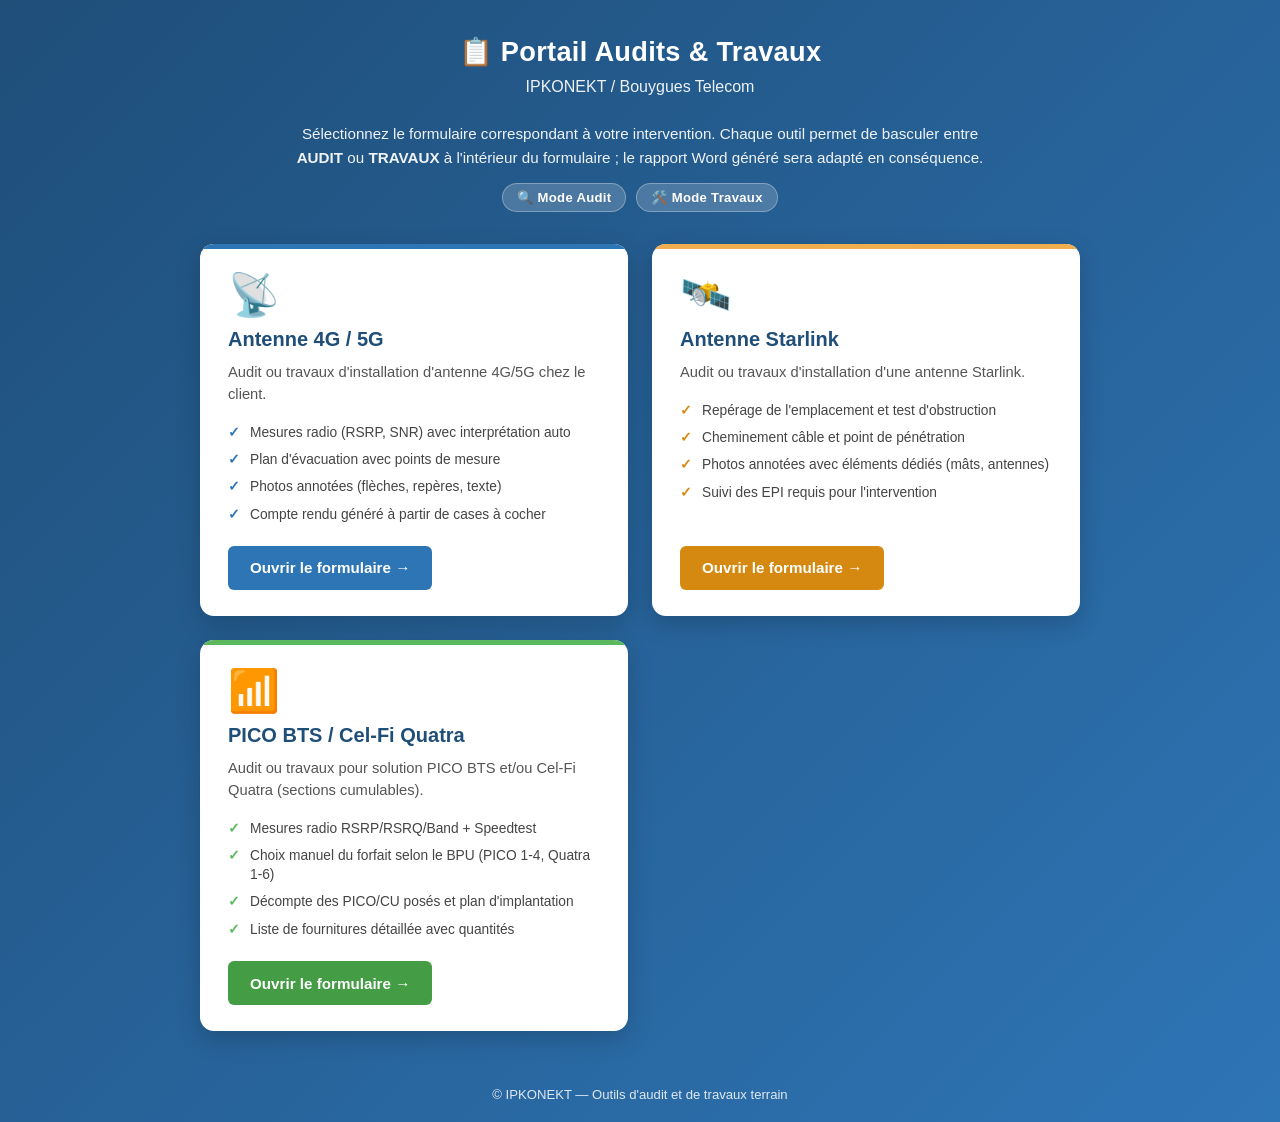
==== index.html @ b1b48199 "Update fmt.Println message from 'Hello' to 'Goodbye'" ====
<!DOCTYPE html>
<html lang="fr">
<head>
    <meta charset="UTF-8">
    <meta name="viewport" content="width=device-width, initial-scale=1.0">
    <meta name="description" content="Portail des outils d'audit et de travaux IPKONEKT — Bouygues Telecom">
    <title>Portail Audits & Travaux — IPKONEKT / Bouygues Telecom</title>
    <style>
        * {
            box-sizing: border-box;
        }
        html {
            -webkit-text-size-adjust: 100%;
            text-size-adjust: 100%;
        }
        body {
            margin: 0;
            min-height: 100vh;
            font-family: 'Segoe UI', Tahoma, sans-serif;
            color: #222;
            background: linear-gradient(135deg, #1f4e79 0%, #2e75b6 100%);
            display: flex;
            flex-direction: column;
            -webkit-tap-highlight-color: rgba(255, 255, 255, 0.2);
        }

        header {
            color: #fff;
            padding: 36px 24px 8px;
            text-align: center;
        }
        header h1 {
            margin: 0 0 10px;
            font-size: 1.7rem;
            letter-spacing: 0.3px;
        }
        header .subtitle {
            margin: 0;
            font-size: 1rem;
            opacity: 0.92;
        }

        .intro {
            color: #fff;
            text-align: center;
            padding: 18px 28px 8px;
            max-width: 760px;
            margin: 0 auto;
        }
        .intro p {
            margin: 0;
            font-size: 0.95rem;
            line-height: 1.55;
            opacity: 0.93;
        }
        .badges {
            display: inline-flex;
            gap: 10px;
            margin-top: 14px;
            flex-wrap: wrap;
            justify-content: center;
        }
        .badge {
            background: rgba(255,255,255,0.18);
            color: #fff;
            padding: 6px 14px;
            border-radius: 20px;
            font-size: 0.82rem;
            font-weight: 600;
            border: 1px solid rgba(255,255,255,0.3);
            letter-spacing: 0.3px;
        }
        .badge .icon {
            margin-right: 4px;
        }

        main {
            flex: 1;
            display: flex;
            align-items: center;
            justify-content: center;
            padding: 24px 20px 40px;
        }

        .cards {
            display: grid;
            grid-template-columns: repeat(auto-fit, minmax(290px, 1fr));
            gap: 24px;
            width: 100%;
            max-width: 880px;
        }

        .card {
            display: flex;
            flex-direction: column;
            background: #fff;
            border-radius: 14px;
            padding: 30px 28px 26px;
            text-decoration: none;
            color: inherit;
            box-shadow: 0 8px 24px rgba(0, 0, 0, 0.18);
            transition: transform 0.2s ease, box-shadow 0.2s ease;
            min-height: 280px;
            position: relative;
            overflow: hidden;
            touch-action: manipulation;
        }
        .card::before {
            content: '';
            position: absolute;
            top: 0; left: 0; right: 0;
            height: 5px;
            background: #2e75b6;
        }
        .card.starlink::before {
            background: #f0ad4e;
        }
        .card.pico::before {
            background: #5cb85c;
        }
        .card:hover {
            transform: translateY(-4px);
            box-shadow: 0 14px 32px rgba(0, 0, 0, 0.25);
        }
        .card:active {
            transform: translateY(-1px) scale(0.99);
        }
        .card:focus-visible {
            outline: 3px solid #fff;
            outline-offset: 4px;
        }

        .card-icon {
            font-size: 2.6rem;
            line-height: 1;
            margin-bottom: 12px;
        }
        .card h2 {
            margin: 0 0 10px;
            color: #1f4e79;
            font-size: 1.25rem;
        }
        .card-desc {
            margin: 0 0 14px;
            color: #555;
            font-size: 0.92rem;
            line-height: 1.5;
        }
        .card-features {
            list-style: none;
            padding: 0;
            margin: 0 0 18px;
            flex: 1;
        }
        .card-features li {
            padding: 4px 0 4px 22px;
            font-size: 0.86rem;
            color: #444;
            position: relative;
            line-height: 1.4;
        }
        .card-features li::before {
            content: '✓';
            position: absolute;
            left: 0;
            top: 4px;
            color: #2e75b6;
            font-weight: bold;
        }
        .card.starlink .card-features li::before {
            color: #d68910;
        }
        .card.pico .card-features li::before {
            color: #5cb85c;
        }
        .card-cta {
            align-self: flex-start;
            background: #2e75b6;
            color: #fff;
            padding: 11px 22px;
            border-radius: 6px;
            font-weight: 600;
            font-size: 0.95rem;
            min-height: 44px;
            display: inline-flex;
            align-items: center;
            gap: 8px;
            transition: background 0.15s;
        }
        .card.starlink .card-cta {
            background: #d68910;
        }
        .card.pico .card-cta {
            background: #449d44;
        }
        .card:hover .card-cta {
            background: #1f4e79;
        }
        .card.starlink:hover .card-cta {
            background: #b87708;
        }
        .card.pico:hover .card-cta {
            background: #357935;
        }

        footer {
            text-align: center;
            color: rgba(255, 255, 255, 0.85);
            padding: 16px 20px calc(20px + env(safe-area-inset-bottom, 0px));
            font-size: 0.82rem;
        }

        @media (max-width: 480px) {
            header {
                padding: 26px 18px 6px;
            }
            header h1 {
                font-size: 1.35rem;
            }
            header .subtitle {
                font-size: 0.9rem;
            }
            .intro {
                padding: 14px 18px 4px;
            }
            .intro p {
                font-size: 0.88rem;
            }
            .badge {
                font-size: 0.78rem;
                padding: 5px 12px;
            }
            main {
                padding: 16px 16px 24px;
            }
            .cards {
                gap: 16px;
            }
            .card {
                padding: 24px 22px 22px;
                min-height: auto;
            }
            .card-cta {
                width: 100%;
                justify-content: center;
            }
        }
    </style>
</head>
<body>
    <header>
        <h1>📋 Portail Audits & Travaux</h1>
        <p class="subtitle">IPKONEKT / Bouygues Telecom</p>
    </header>

    <div class="intro">
        <p>Sélectionnez le formulaire correspondant à votre intervention. Chaque outil permet de basculer entre <strong>AUDIT</strong> ou <strong>TRAVAUX</strong> à l'intérieur du formulaire ; le rapport Word généré sera adapté en conséquence.</p>
        <div class="badges">
            <span class="badge"><span class="icon">🔍</span>Mode Audit</span>
            <span class="badge"><span class="icon">🛠️</span>Mode Travaux</span>
        </div>
    </div>

    <main>
        <div class="cards">
            <a class="card" href="4g-5g/" aria-label="Ouvrir le formulaire 4G / 5G">
                <span class="card-icon" aria-hidden="true">📡</span>
                <h2>Antenne 4G / 5G</h2>
                <p class="card-desc">Audit ou travaux d'installation d'antenne 4G/5G chez le client.</p>
                <ul class="card-features">
                    <li>Mesures radio (RSRP, SNR) avec interprétation auto</li>
                    <li>Plan d'évacuation avec points de mesure</li>
                    <li>Photos annotées (flèches, repères, texte)</li>
                    <li>Compte rendu généré à partir de cases à cocher</li>
                </ul>
                <span class="card-cta">Ouvrir le formulaire →</span>
            </a>

            <a class="card starlink" href="starlink/" aria-label="Ouvrir le formulaire Starlink">
                <span class="card-icon" aria-hidden="true">🛰️</span>
                <h2>Antenne Starlink</h2>
                <p class="card-desc">Audit ou travaux d'installation d'une antenne Starlink.</p>
                <ul class="card-features">
                    <li>Repérage de l'emplacement et test d'obstruction</li>
                    <li>Cheminement câble et point de pénétration</li>
                    <li>Photos annotées avec éléments dédiés (mâts, antennes)</li>
                    <li>Suivi des EPI requis pour l'intervention</li>
                </ul>
                <span class="card-cta">Ouvrir le formulaire →</span>
            </a>

            <a class="card pico" href="pico-quatra/" aria-label="Ouvrir le formulaire PICO BTS / Cel-Fi Quatra">
                <span class="card-icon" aria-hidden="true">📶</span>
                <h2>PICO BTS / Cel-Fi Quatra</h2>
                <p class="card-desc">Audit ou travaux pour solution PICO BTS et/ou Cel-Fi Quatra (sections cumulables).</p>
                <ul class="card-features">
                    <li>Mesures radio RSRP/RSRQ/Band + Speedtest</li>
                    <li>Choix manuel du forfait selon le BPU (PICO 1-4, Quatra 1-6)</li>
                    <li>Décompte des PICO/CU posés et plan d'implantation</li>
                    <li>Liste de fournitures détaillée avec quantités</li>
                </ul>
                <span class="card-cta">Ouvrir le formulaire →</span>
            </a>
        </div>
    </main>

    <footer>
        © IPKONEKT — Outils d'audit et de travaux terrain
    </footer>
</body>
</html>
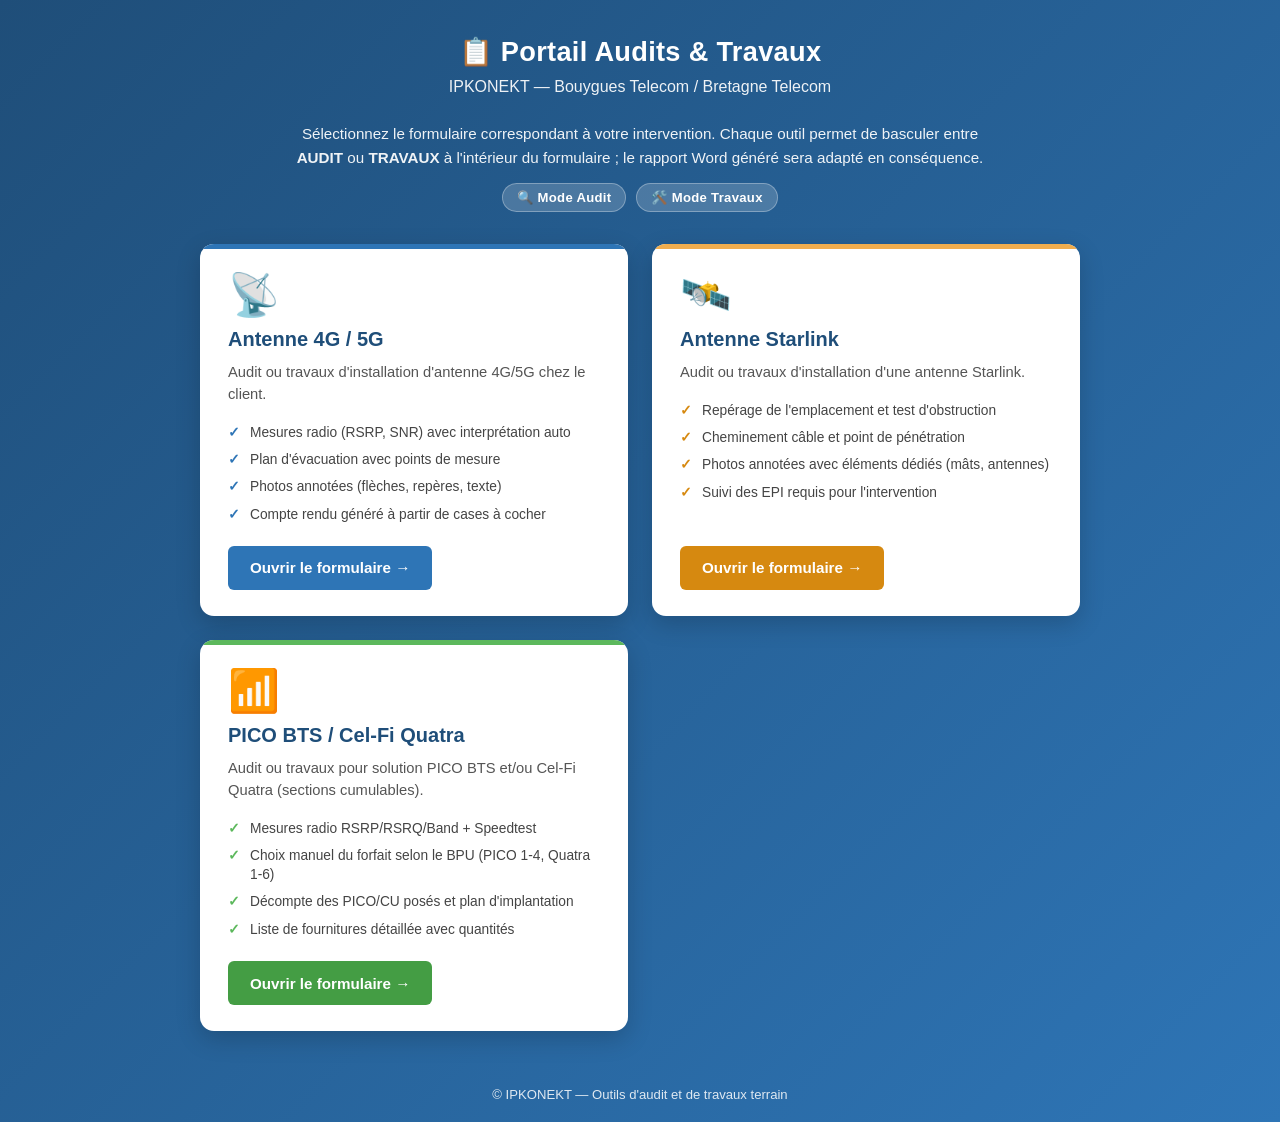
==== commit 2609639b: "Add files via upload" ====
--- a/index.html
+++ b/index.html
@@ -3,8 +3,8 @@
 <head>
     <meta charset="UTF-8">
     <meta name="viewport" content="width=device-width, initial-scale=1.0">
-    <meta name="description" content="Portail des outils d'audit et de travaux IPKONEKT — Bouygues Telecom">
-    <title>Portail Audits & Travaux — IPKONEKT / Bouygues Telecom</title>
+    <meta name="description" content="Portail des outils d'audit et de travaux IPKONEKT — Bouygues Telecom / Bretagne Telecom">
+    <title>Portail Audits & Travaux — IPKONEKT</title>
     <style>
         * {
             box-sizing: border-box;
@@ -250,7 +250,7 @@
 <body>
     <header>
         <h1>📋 Portail Audits & Travaux</h1>
-        <p class="subtitle">IPKONEKT / Bouygues Telecom</p>
+        <p class="subtitle">IPKONEKT — Bouygues Telecom / Bretagne Telecom</p>
     </header>
 
     <div class="intro">
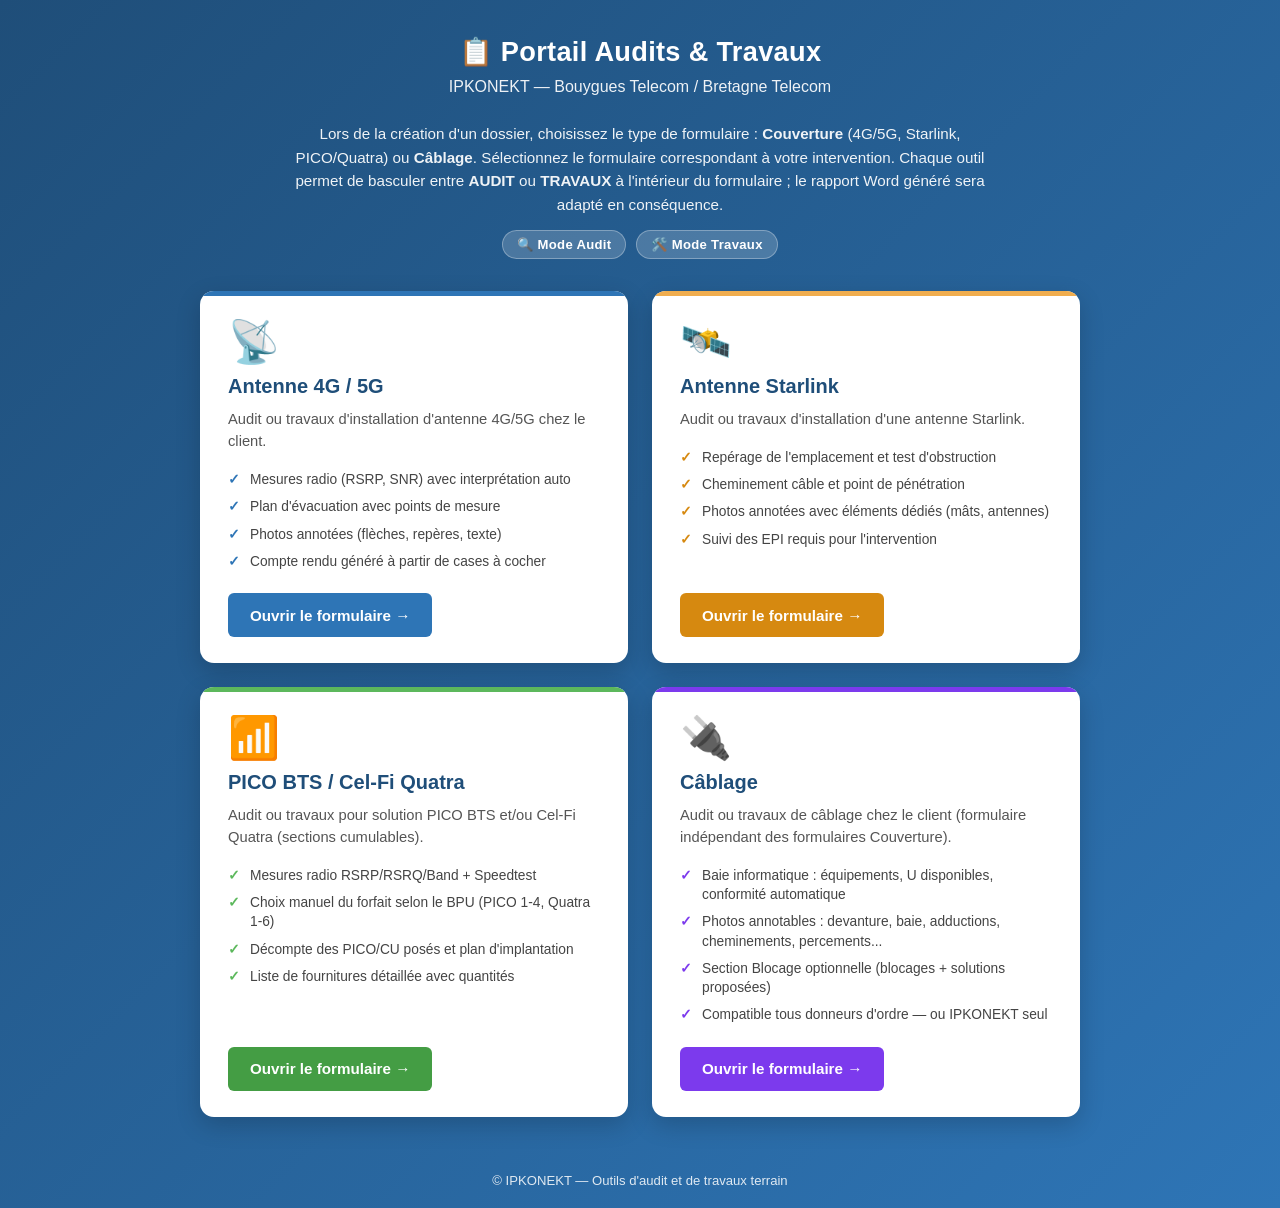
==== commit 04f0b51a: "Add files via upload" ====
--- a/index.html
+++ b/index.html
@@ -118,6 +118,9 @@
         .card.pico::before {
             background: #5cb85c;
         }
+        .card.cablage::before {
+            background: #7c3aed;
+        }
         .card:hover {
             transform: translateY(-4px);
             box-shadow: 0 14px 32px rgba(0, 0, 0, 0.25);
@@ -172,6 +175,9 @@
         }
         .card.pico .card-features li::before {
             color: #5cb85c;
+        }
+        .card.cablage .card-features li::before {
+            color: #7c3aed;
         }
         .card-cta {
             align-self: flex-start;
@@ -193,6 +199,9 @@
         .card.pico .card-cta {
             background: #449d44;
         }
+        .card.cablage .card-cta {
+            background: #7c3aed;
+        }
         .card:hover .card-cta {
             background: #1f4e79;
         }
@@ -201,6 +210,9 @@
         }
         .card.pico:hover .card-cta {
             background: #357935;
+        }
+        .card.cablage:hover .card-cta {
+            background: #5b21b6;
         }
 
         footer {
@@ -254,7 +266,7 @@
     </header>
 
     <div class="intro">
-        <p>Sélectionnez le formulaire correspondant à votre intervention. Chaque outil permet de basculer entre <strong>AUDIT</strong> ou <strong>TRAVAUX</strong> à l'intérieur du formulaire ; le rapport Word généré sera adapté en conséquence.</p>
+        <p>Lors de la création d'un dossier, choisissez le type de formulaire : <strong>Couverture</strong> (4G/5G, Starlink, PICO/Quatra) ou <strong>Câblage</strong>. Sélectionnez le formulaire correspondant à votre intervention. Chaque outil permet de basculer entre <strong>AUDIT</strong> ou <strong>TRAVAUX</strong> à l'intérieur du formulaire ; le rapport Word généré sera adapté en conséquence.</p>
         <div class="badges">
             <span class="badge"><span class="icon">🔍</span>Mode Audit</span>
             <span class="badge"><span class="icon">🛠️</span>Mode Travaux</span>
@@ -301,6 +313,19 @@
                 </ul>
                 <span class="card-cta">Ouvrir le formulaire →</span>
             </a>
+
+            <a class="card cablage" href="cablage/" aria-label="Ouvrir le formulaire Câblage">
+                <span class="card-icon" aria-hidden="true">🔌</span>
+                <h2>Câblage</h2>
+                <p class="card-desc">Audit ou travaux de câblage chez le client (formulaire indépendant des formulaires Couverture).</p>
+                <ul class="card-features">
+                    <li>Baie informatique : équipements, U disponibles, conformité automatique</li>
+                    <li>Photos annotables : devanture, baie, adductions, cheminements, percements...</li>
+                    <li>Section Blocage optionnelle (blocages + solutions proposées)</li>
+                    <li>Compatible tous donneurs d'ordre — ou IPKONEKT seul</li>
+                </ul>
+                <span class="card-cta">Ouvrir le formulaire →</span>
+            </a>
         </div>
     </main>
 
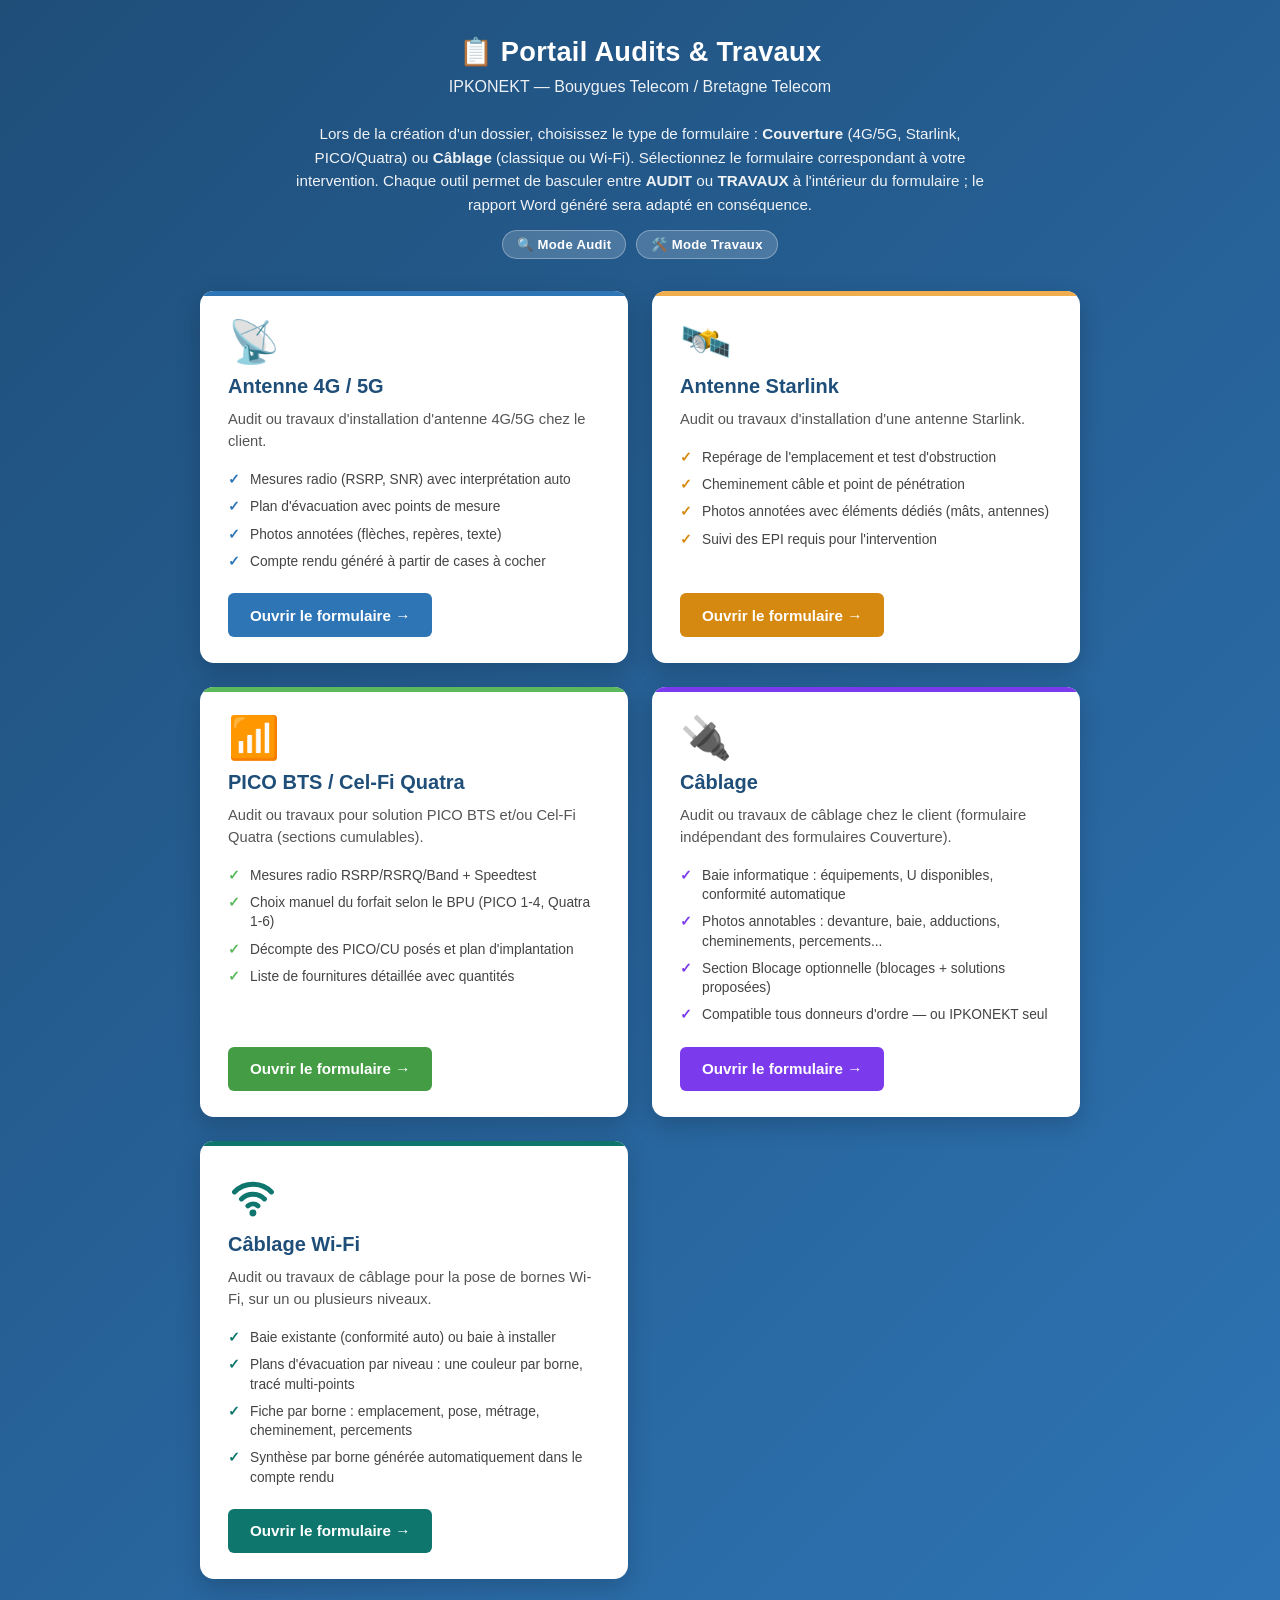
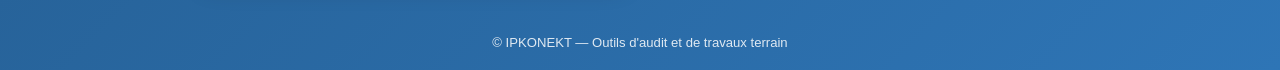
==== commit 20929fa0: "Add files via upload" ====
--- a/index.html
+++ b/index.html
@@ -121,6 +121,9 @@
         .card.cablage::before {
             background: #7c3aed;
         }
+        .card.wifi::before {
+            background: #0f766e;
+        }
         .card:hover {
             transform: translateY(-4px);
             box-shadow: 0 14px 32px rgba(0, 0, 0, 0.25);
@@ -178,6 +181,9 @@
         }
         .card.cablage .card-features li::before {
             color: #7c3aed;
+        }
+        .card.wifi .card-features li::before {
+            color: #0f766e;
         }
         .card-cta {
             align-self: flex-start;
@@ -202,6 +208,9 @@
         .card.cablage .card-cta {
             background: #7c3aed;
         }
+        .card.wifi .card-cta {
+            background: #0f766e;
+        }
         .card:hover .card-cta {
             background: #1f4e79;
         }
@@ -213,6 +222,14 @@
         }
         .card.cablage:hover .card-cta {
             background: #5b21b6;
+        }
+        .card.wifi:hover .card-cta {
+            background: #115e59;
+        }
+        .card-icon svg {
+            width: 1.2em;
+            height: 1.2em;
+            vertical-align: -0.15em;
         }
 
         footer {
@@ -266,7 +283,7 @@
     </header>
 
     <div class="intro">
-        <p>Lors de la création d'un dossier, choisissez le type de formulaire : <strong>Couverture</strong> (4G/5G, Starlink, PICO/Quatra) ou <strong>Câblage</strong>. Sélectionnez le formulaire correspondant à votre intervention. Chaque outil permet de basculer entre <strong>AUDIT</strong> ou <strong>TRAVAUX</strong> à l'intérieur du formulaire ; le rapport Word généré sera adapté en conséquence.</p>
+        <p>Lors de la création d'un dossier, choisissez le type de formulaire : <strong>Couverture</strong> (4G/5G, Starlink, PICO/Quatra) ou <strong>Câblage</strong> (classique ou Wi-Fi). Sélectionnez le formulaire correspondant à votre intervention. Chaque outil permet de basculer entre <strong>AUDIT</strong> ou <strong>TRAVAUX</strong> à l'intérieur du formulaire ; le rapport Word généré sera adapté en conséquence.</p>
         <div class="badges">
             <span class="badge"><span class="icon">🔍</span>Mode Audit</span>
             <span class="badge"><span class="icon">🛠️</span>Mode Travaux</span>
@@ -326,6 +343,19 @@
                 </ul>
                 <span class="card-cta">Ouvrir le formulaire →</span>
             </a>
+
+            <a class="card wifi" href="cablage-wifi/" aria-label="Ouvrir le formulaire Câblage Wi-Fi">
+                <span class="card-icon" aria-hidden="true"><svg viewBox="0 0 100 100"><path d="M13 42 A52 52 0 0 1 87 42" fill="none" stroke="#0f766e" stroke-width="10" stroke-linecap="round"/><path d="M27 56 A33 33 0 0 1 73 56" fill="none" stroke="#0f766e" stroke-width="10" stroke-linecap="round"/><path d="M40 70 A15 15 0 0 1 60 70" fill="none" stroke="#0f766e" stroke-width="10" stroke-linecap="round"/><circle cx="50" cy="84" r="7" fill="#0f766e"/></svg></span>
+                <h2>Câblage Wi-Fi</h2>
+                <p class="card-desc">Audit ou travaux de câblage pour la pose de bornes Wi-Fi, sur un ou plusieurs niveaux.</p>
+                <ul class="card-features">
+                    <li>Baie existante (conformité auto) ou baie à installer</li>
+                    <li>Plans d'évacuation par niveau : une couleur par borne, tracé multi-points</li>
+                    <li>Fiche par borne : emplacement, pose, métrage, cheminement, percements</li>
+                    <li>Synthèse par borne générée automatiquement dans le compte rendu</li>
+                </ul>
+                <span class="card-cta">Ouvrir le formulaire →</span>
+            </a>
         </div>
     </main>
 
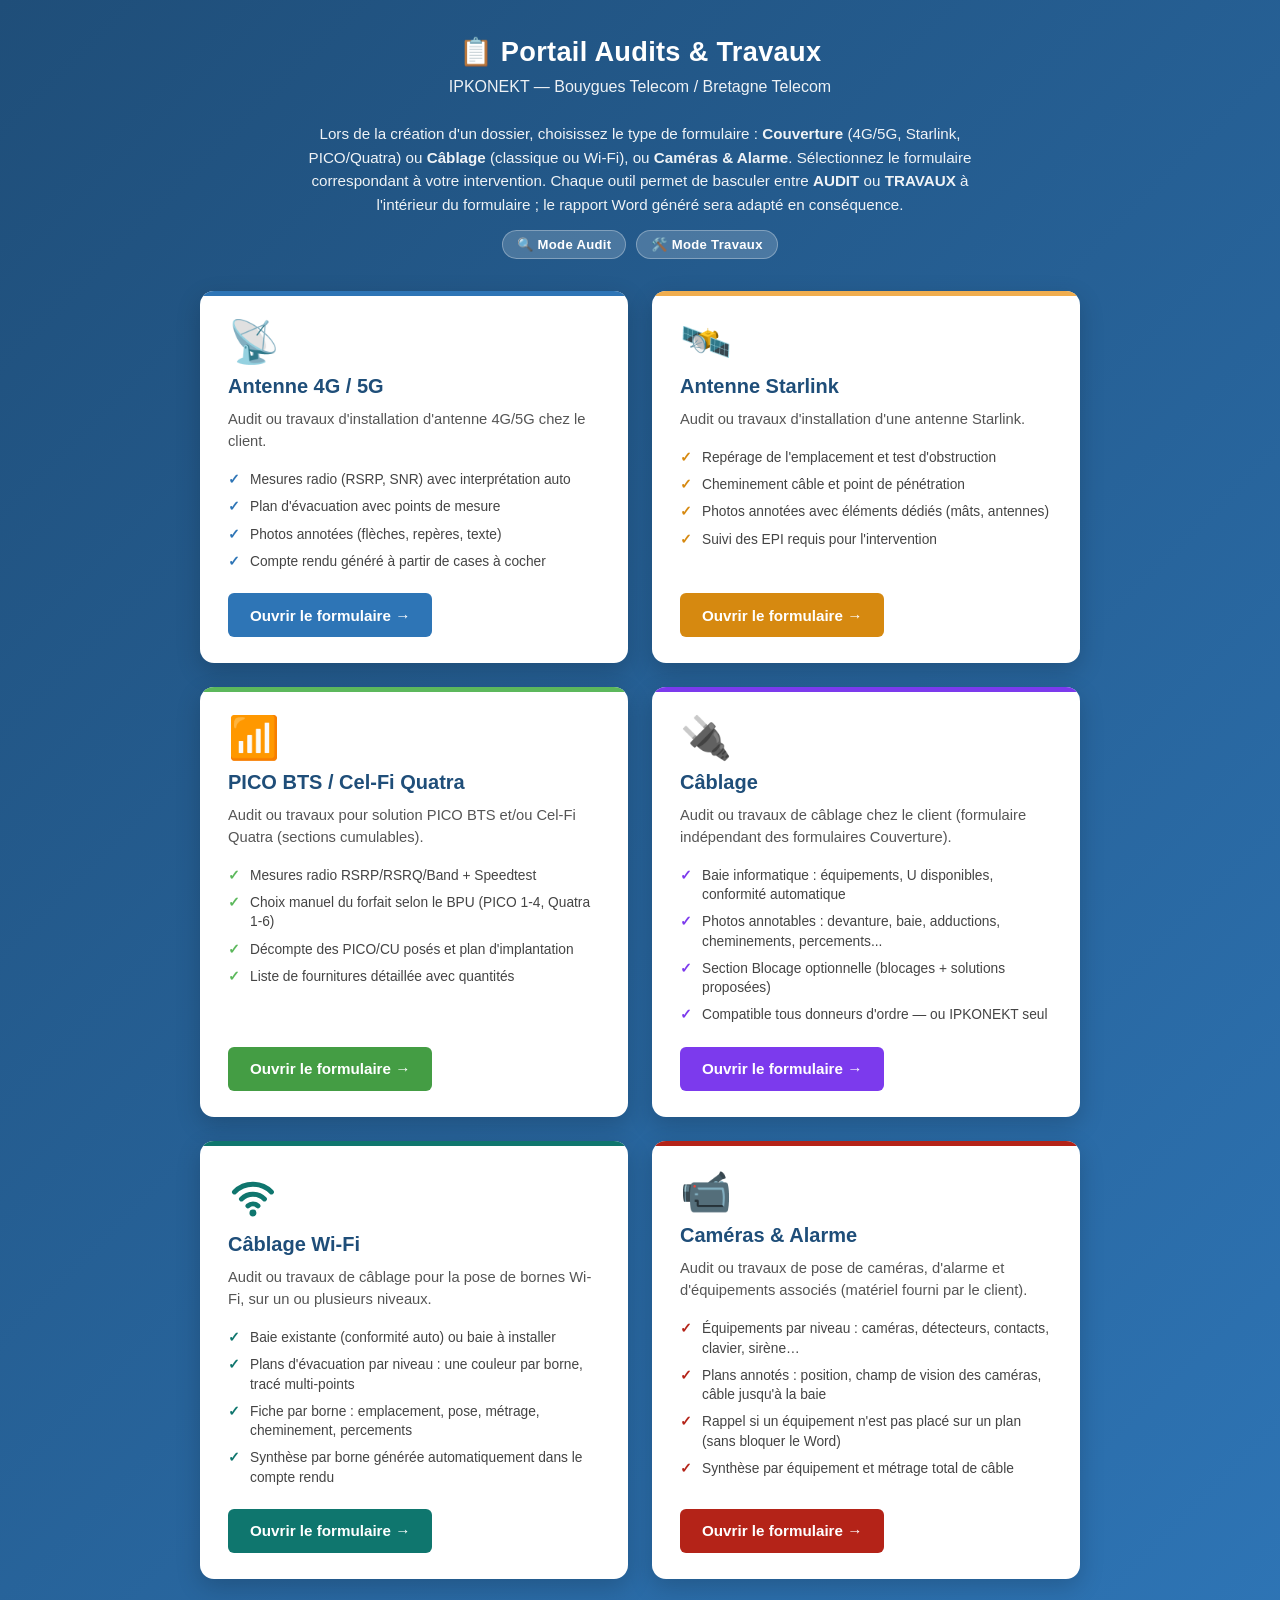
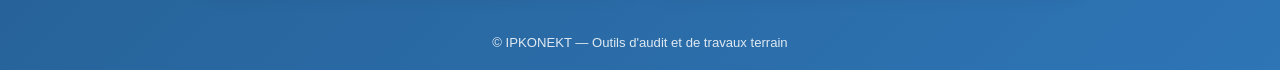
==== commit 4af5737d: "Ajout du formulaire Caméras & Alarme Nouveau formulaire camera-alarme/ (basé sur Câblage Wi-Fi) pour" ====
--- a/index.html
+++ b/index.html
@@ -124,6 +124,9 @@
         .card.wifi::before {
             background: #0f766e;
         }
+        .card.camera::before {
+            background: #b42318;
+        }
         .card:hover {
             transform: translateY(-4px);
             box-shadow: 0 14px 32px rgba(0, 0, 0, 0.25);
@@ -184,6 +187,9 @@
         }
         .card.wifi .card-features li::before {
             color: #0f766e;
+        }
+        .card.camera .card-features li::before {
+            color: #b42318;
         }
         .card-cta {
             align-self: flex-start;
@@ -211,6 +217,9 @@
         .card.wifi .card-cta {
             background: #0f766e;
         }
+        .card.camera .card-cta {
+            background: #b42318;
+        }
         .card:hover .card-cta {
             background: #1f4e79;
         }
@@ -225,6 +234,9 @@
         }
         .card.wifi:hover .card-cta {
             background: #115e59;
+        }
+        .card.camera:hover .card-cta {
+            background: #8f1c13;
         }
         .card-icon svg {
             width: 1.2em;
@@ -283,7 +295,7 @@
     </header>
 
     <div class="intro">
-        <p>Lors de la création d'un dossier, choisissez le type de formulaire : <strong>Couverture</strong> (4G/5G, Starlink, PICO/Quatra) ou <strong>Câblage</strong> (classique ou Wi-Fi). Sélectionnez le formulaire correspondant à votre intervention. Chaque outil permet de basculer entre <strong>AUDIT</strong> ou <strong>TRAVAUX</strong> à l'intérieur du formulaire ; le rapport Word généré sera adapté en conséquence.</p>
+        <p>Lors de la création d'un dossier, choisissez le type de formulaire : <strong>Couverture</strong> (4G/5G, Starlink, PICO/Quatra) ou <strong>Câblage</strong> (classique ou Wi-Fi), ou <strong>Caméras &amp; Alarme</strong>. Sélectionnez le formulaire correspondant à votre intervention. Chaque outil permet de basculer entre <strong>AUDIT</strong> ou <strong>TRAVAUX</strong> à l'intérieur du formulaire ; le rapport Word généré sera adapté en conséquence.</p>
         <div class="badges">
             <span class="badge"><span class="icon">🔍</span>Mode Audit</span>
             <span class="badge"><span class="icon">🛠️</span>Mode Travaux</span>
@@ -356,6 +368,19 @@
                 </ul>
                 <span class="card-cta">Ouvrir le formulaire →</span>
             </a>
+
+            <a class="card camera" href="camera-alarme/" aria-label="Ouvrir le formulaire Caméras et Alarme">
+                <span class="card-icon" aria-hidden="true">📹</span>
+                <h2>Caméras &amp; Alarme</h2>
+                <p class="card-desc">Audit ou travaux de pose de caméras, d'alarme et d'équipements associés (matériel fourni par le client).</p>
+                <ul class="card-features">
+                    <li>Équipements par niveau : caméras, détecteurs, contacts, clavier, sirène…</li>
+                    <li>Plans annotés : position, champ de vision des caméras, câble jusqu'à la baie</li>
+                    <li>Rappel si un équipement n'est pas placé sur un plan (sans bloquer le Word)</li>
+                    <li>Synthèse par équipement et métrage total de câble</li>
+                </ul>
+                <span class="card-cta">Ouvrir le formulaire →</span>
+            </a>
         </div>
     </main>
 
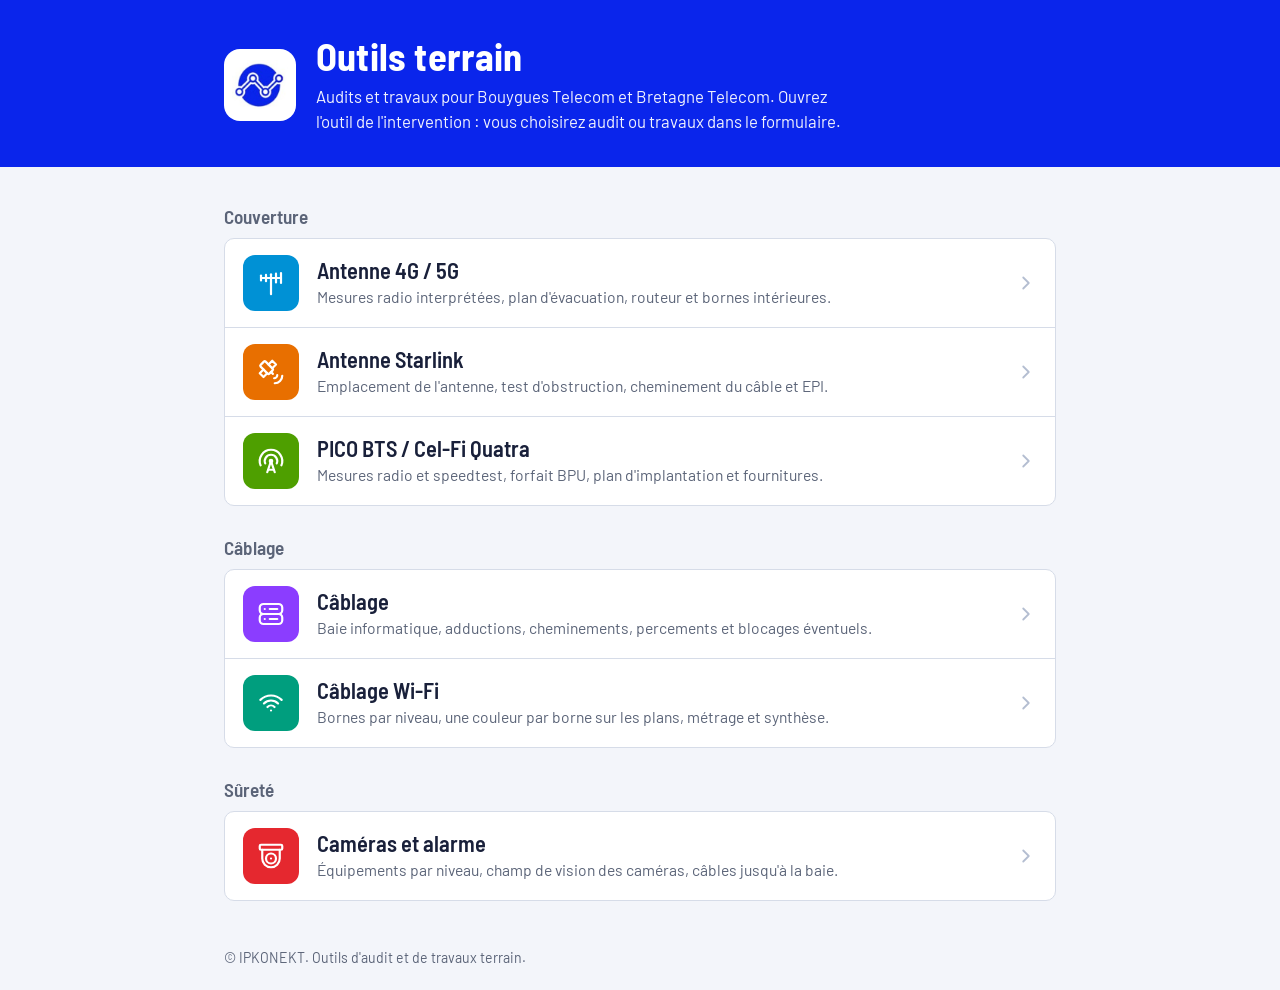
==== commit bf75f518: "Nouveau look « sobre et vif » : bleu IPKONEKT en aplat, une couleur par outil - theme.css commun (ch" ====
--- a/index.html
+++ b/index.html
@@ -3,389 +3,181 @@
 <head>
     <meta charset="UTF-8">
     <meta name="viewport" content="width=device-width, initial-scale=1.0">
-    <meta name="description" content="Portail des outils d'audit et de travaux IPKONEKT — Bouygues Telecom / Bretagne Telecom">
-    <title>Portail Audits & Travaux — IPKONEKT</title>
+    <meta name="description" content="Outils d'audit et de travaux terrain IPKONEKT pour Bouygues Telecom et Bretagne Telecom">
+    <meta name="theme-color" content="#0A25EB">
+    <title>Outils terrain IPKONEKT</title>
+    <link rel="icon" href="logo-ipkonekt.png">
+    <link rel="preload" href="fonts/barlow-semi-condensed-600.woff2" as="font" type="font/woff2" crossorigin>
+    <link rel="preload" href="fonts/barlow-400.woff2" as="font" type="font/woff2" crossorigin>
+    <link rel="stylesheet" href="theme.css">
     <style>
-        * {
-            box-sizing: border-box;
+        * { box-sizing: border-box; }
+        html { -webkit-text-size-adjust: 100%; text-size-adjust: 100%; }
+        body { margin: 0; min-height: 100vh; display: flex; flex-direction: column; }
+
+        .portal-head { background: var(--ipk); color: #fff; }
+        .portal-head-in {
+            max-width: 880px; margin: 0 auto;
+            padding: 36px 24px 34px;
+            display: flex; align-items: center; gap: 20px;
         }
-        html {
-            -webkit-text-size-adjust: 100%;
-            text-size-adjust: 100%;
+        .portal-logo {
+            flex: none; width: 72px; height: 72px; border-radius: 16px;
+            background: #fff; display: grid; place-items: center;
         }
-        body {
-            margin: 0;
-            min-height: 100vh;
-            font-family: 'Segoe UI', Tahoma, sans-serif;
-            color: #222;
-            background: linear-gradient(135deg, #1f4e79 0%, #2e75b6 100%);
-            display: flex;
-            flex-direction: column;
-            -webkit-tap-highlight-color: rgba(255, 255, 255, 0.2);
+        .portal-logo img { width: 56px; height: auto; display: block; }
+        .portal-head h1 {
+            margin: 0; font: 700 2.4rem/1.05 var(--font-title); letter-spacing: 0.005em;
+        }
+        .portal-head p { margin: 8px 0 0; font-size: 1.05rem; line-height: 1.45; max-width: 60ch; opacity: 0.94; }
+
+        main { flex: 1; width: 100%; max-width: 880px; margin: 0 auto; padding: 8px 24px 40px; }
+        .tool-group h2 {
+            margin: 30px 0 10px; font: 600 1.2rem var(--font-title); color: var(--muted);
+        }
+        .tool-list {
+            list-style: none; margin: 0; padding: 0;
+            background: #fff; border: 1px solid var(--line); border-radius: 10px; overflow: hidden;
+        }
+        .tool-list li + li { border-top: 1px solid var(--line); }
+        .tool {
+            display: flex; align-items: center; gap: 18px;
+            padding: 16px 18px; min-height: 84px;
+            color: var(--ink); text-decoration: none;
+        }
+        .tool[data-tool="4g"]       { --tile: #0091D5; --tile-ink: #006FA6; --tile-tint: #E6F4FB; }
+        .tool[data-tool="starlink"] { --tile: #E86F00; --tile-ink: #B85300; --tile-tint: #FDF0E4; }
+        .tool[data-tool="pico"]     { --tile: #4E9F00; --tile-ink: #3B7A00; --tile-tint: #EEF6E5; }
+        .tool[data-tool="cablage"]  { --tile: #8B3DFF; --tile-ink: #6B21E0; --tile-tint: #F3ECFF; }
+        .tool[data-tool="wifi"]     { --tile: #009E7E; --tile-ink: #007A62; --tile-tint: #E5F5F1; }
+        .tool[data-tool="camera"]   { --tile: #E5282F; --tile-ink: #C81E25; --tile-tint: #FDECEC; }
+        .tool-tile {
+            flex: none; width: 56px; height: 56px; border-radius: 12px;
+            background: var(--tile); color: #fff; display: grid; place-items: center;
+        }
+        .tool-text { flex: 1; min-width: 0; display: flex; flex-direction: column; gap: 2px; }
+        .tool-name { font: 600 1.4rem/1.15 var(--font-title); }
+        .tool-desc { color: var(--muted); font-size: 0.98rem; line-height: 1.4; }
+        .tool-go { flex: none; color: var(--line-strong); }
+        .tool:hover { background: var(--tile-tint); }
+        .tool:hover .tool-name { color: var(--tile-ink); }
+        .tool:hover .tool-go { color: var(--tile-ink); }
+        .tool:focus-visible { outline: 3px solid var(--tile-ink); outline-offset: -3px; }
+
+        footer {
+            max-width: 880px; width: 100%; margin: 0 auto;
+            padding: 8px 24px calc(24px + env(safe-area-inset-bottom, 0px));
+            color: var(--muted); font-size: 0.88rem;
         }
 
-        header {
-            color: #fff;
-            padding: 36px 24px 8px;
-            text-align: center;
-        }
-        header h1 {
-            margin: 0 0 10px;
-            font-size: 1.7rem;
-            letter-spacing: 0.3px;
-        }
-        header .subtitle {
-            margin: 0;
-            font-size: 1rem;
-            opacity: 0.92;
-        }
-
-        .intro {
-            color: #fff;
-            text-align: center;
-            padding: 18px 28px 8px;
-            max-width: 760px;
-            margin: 0 auto;
-        }
-        .intro p {
-            margin: 0;
-            font-size: 0.95rem;
-            line-height: 1.55;
-            opacity: 0.93;
-        }
-        .badges {
-            display: inline-flex;
-            gap: 10px;
-            margin-top: 14px;
-            flex-wrap: wrap;
-            justify-content: center;
-        }
-        .badge {
-            background: rgba(255,255,255,0.18);
-            color: #fff;
-            padding: 6px 14px;
-            border-radius: 20px;
-            font-size: 0.82rem;
-            font-weight: 600;
-            border: 1px solid rgba(255,255,255,0.3);
-            letter-spacing: 0.3px;
-        }
-        .badge .icon {
-            margin-right: 4px;
-        }
-
-        main {
-            flex: 1;
-            display: flex;
-            align-items: center;
-            justify-content: center;
-            padding: 24px 20px 40px;
-        }
-
-        .cards {
-            display: grid;
-            grid-template-columns: repeat(auto-fit, minmax(290px, 1fr));
-            gap: 24px;
-            width: 100%;
-            max-width: 880px;
-        }
-
-        .card {
-            display: flex;
-            flex-direction: column;
-            background: #fff;
-            border-radius: 14px;
-            padding: 30px 28px 26px;
-            text-decoration: none;
-            color: inherit;
-            box-shadow: 0 8px 24px rgba(0, 0, 0, 0.18);
-            transition: transform 0.2s ease, box-shadow 0.2s ease;
-            min-height: 280px;
-            position: relative;
-            overflow: hidden;
-            touch-action: manipulation;
-        }
-        .card::before {
-            content: '';
-            position: absolute;
-            top: 0; left: 0; right: 0;
-            height: 5px;
-            background: #2e75b6;
-        }
-        .card.starlink::before {
-            background: #f0ad4e;
-        }
-        .card.pico::before {
-            background: #5cb85c;
-        }
-        .card.cablage::before {
-            background: #7c3aed;
-        }
-        .card.wifi::before {
-            background: #0f766e;
-        }
-        .card.camera::before {
-            background: #b42318;
-        }
-        .card:hover {
-            transform: translateY(-4px);
-            box-shadow: 0 14px 32px rgba(0, 0, 0, 0.25);
-        }
-        .card:active {
-            transform: translateY(-1px) scale(0.99);
-        }
-        .card:focus-visible {
-            outline: 3px solid #fff;
-            outline-offset: 4px;
-        }
-
-        .card-icon {
-            font-size: 2.6rem;
-            line-height: 1;
-            margin-bottom: 12px;
-        }
-        .card h2 {
-            margin: 0 0 10px;
-            color: #1f4e79;
-            font-size: 1.25rem;
-        }
-        .card-desc {
-            margin: 0 0 14px;
-            color: #555;
-            font-size: 0.92rem;
-            line-height: 1.5;
-        }
-        .card-features {
-            list-style: none;
-            padding: 0;
-            margin: 0 0 18px;
-            flex: 1;
-        }
-        .card-features li {
-            padding: 4px 0 4px 22px;
-            font-size: 0.86rem;
-            color: #444;
-            position: relative;
-            line-height: 1.4;
-        }
-        .card-features li::before {
-            content: '✓';
-            position: absolute;
-            left: 0;
-            top: 4px;
-            color: #2e75b6;
-            font-weight: bold;
-        }
-        .card.starlink .card-features li::before {
-            color: #d68910;
-        }
-        .card.pico .card-features li::before {
-            color: #5cb85c;
-        }
-        .card.cablage .card-features li::before {
-            color: #7c3aed;
-        }
-        .card.wifi .card-features li::before {
-            color: #0f766e;
-        }
-        .card.camera .card-features li::before {
-            color: #b42318;
-        }
-        .card-cta {
-            align-self: flex-start;
-            background: #2e75b6;
-            color: #fff;
-            padding: 11px 22px;
-            border-radius: 6px;
-            font-weight: 600;
-            font-size: 0.95rem;
-            min-height: 44px;
-            display: inline-flex;
-            align-items: center;
-            gap: 8px;
-            transition: background 0.15s;
-        }
-        .card.starlink .card-cta {
-            background: #d68910;
-        }
-        .card.pico .card-cta {
-            background: #449d44;
-        }
-        .card.cablage .card-cta {
-            background: #7c3aed;
-        }
-        .card.wifi .card-cta {
-            background: #0f766e;
-        }
-        .card.camera .card-cta {
-            background: #b42318;
-        }
-        .card:hover .card-cta {
-            background: #1f4e79;
-        }
-        .card.starlink:hover .card-cta {
-            background: #b87708;
-        }
-        .card.pico:hover .card-cta {
-            background: #357935;
-        }
-        .card.cablage:hover .card-cta {
-            background: #5b21b6;
-        }
-        .card.wifi:hover .card-cta {
-            background: #115e59;
-        }
-        .card.camera:hover .card-cta {
-            background: #8f1c13;
-        }
-        .card-icon svg {
-            width: 1.2em;
-            height: 1.2em;
-            vertical-align: -0.15em;
-        }
-
-        footer {
-            text-align: center;
-            color: rgba(255, 255, 255, 0.85);
-            padding: 16px 20px calc(20px + env(safe-area-inset-bottom, 0px));
-            font-size: 0.82rem;
-        }
-
-        @media (max-width: 480px) {
-            header {
-                padding: 26px 18px 6px;
-            }
-            header h1 {
-                font-size: 1.35rem;
-            }
-            header .subtitle {
-                font-size: 0.9rem;
-            }
-            .intro {
-                padding: 14px 18px 4px;
-            }
-            .intro p {
-                font-size: 0.88rem;
-            }
-            .badge {
-                font-size: 0.78rem;
-                padding: 5px 12px;
-            }
-            main {
-                padding: 16px 16px 24px;
-            }
-            .cards {
-                gap: 16px;
-            }
-            .card {
-                padding: 24px 22px 22px;
-                min-height: auto;
-            }
-            .card-cta {
-                width: 100%;
-                justify-content: center;
-            }
+        @media (max-width: 560px) {
+            .portal-head-in { padding: 24px 16px 22px; gap: 14px; align-items: flex-start; }
+            .portal-logo { width: 56px; height: 56px; border-radius: 12px; }
+            .portal-logo img { width: 44px; }
+            .portal-head h1 { font-size: 1.9rem; }
+            .portal-head p { font-size: 0.98rem; }
+            main { padding: 0 16px 28px; }
+            .tool-group h2 { margin-top: 24px; }
+            .tool { gap: 14px; padding: 14px; }
+            .tool-tile { width: 48px; height: 48px; border-radius: 10px; }
+            .tool-tile svg { width: 26px; height: 26px; }
+            .tool-name { font-size: 1.25rem; }
+            .tool-desc { font-size: 0.92rem; }
+            footer { padding-left: 16px; padding-right: 16px; }
         }
     </style>
 </head>
 <body>
-    <header>
-        <h1>📋 Portail Audits & Travaux</h1>
-        <p class="subtitle">IPKONEKT — Bouygues Telecom / Bretagne Telecom</p>
+    <header class="portal-head">
+        <div class="portal-head-in">
+            <span class="portal-logo"><img src="logo-ipkonekt.png" alt="IPKONEKT" width="147" height="129"></span>
+            <div>
+                <h1>Outils terrain</h1>
+                <p>Audits et travaux pour Bouygues Telecom et Bretagne Telecom. Ouvrez l'outil de l'intervention : vous choisirez audit ou travaux dans le formulaire.</p>
+            </div>
+        </div>
     </header>
 
-    <div class="intro">
-        <p>Lors de la création d'un dossier, choisissez le type de formulaire : <strong>Couverture</strong> (4G/5G, Starlink, PICO/Quatra) ou <strong>Câblage</strong> (classique ou Wi-Fi), ou <strong>Caméras &amp; Alarme</strong>. Sélectionnez le formulaire correspondant à votre intervention. Chaque outil permet de basculer entre <strong>AUDIT</strong> ou <strong>TRAVAUX</strong> à l'intérieur du formulaire ; le rapport Word généré sera adapté en conséquence.</p>
-        <div class="badges">
-            <span class="badge"><span class="icon">🔍</span>Mode Audit</span>
-            <span class="badge"><span class="icon">🛠️</span>Mode Travaux</span>
-        </div>
-    </div>
+    <main>
+        <section class="tool-group" aria-labelledby="g-couv">
+            <h2 id="g-couv">Couverture</h2>
+            <ul class="tool-list">
+                <li>
+                    <a class="tool" href="4g-5g/" data-tool="4g">
+                        <span class="tool-tile"><svg class="" width="30" height="30" viewBox="0 0 24 24" fill="none" stroke="currentColor" stroke-width="1.75" stroke-linecap="round" stroke-linejoin="round" aria-hidden="true"><path d="M20 4v8" /> <path d="M16 4.5v7" /> <path d="M12 5v16" /> <path d="M8 5.5v5" /> <path d="M4 6v4" /> <path d="M20 8h-16" /></svg></span>
+                        <span class="tool-text">
+                            <span class="tool-name">Antenne 4G / 5G</span>
+                            <span class="tool-desc">Mesures radio interprétées, plan d'évacuation, routeur et bornes intérieures.</span>
+                        </span>
+                        <svg class="tool-go" width="22" height="22" viewBox="0 0 24 24" fill="none" stroke="currentColor" stroke-width="2" stroke-linecap="round" stroke-linejoin="round" aria-hidden="true"><path d="M9 6l6 6l-6 6" /></svg>
+                    </a>
+                </li>
+                <li>
+                    <a class="tool" href="starlink/" data-tool="starlink">
+                        <span class="tool-tile"><svg class="" width="30" height="30" viewBox="0 0 24 24" fill="none" stroke="currentColor" stroke-width="1.75" stroke-linecap="round" stroke-linejoin="round" aria-hidden="true"><path d="M3.707 6.293l2.586 -2.586a1 1 0 0 1 1.414 0l5.586 5.586a1 1 0 0 1 0 1.414l-2.586 2.586a1 1 0 0 1 -1.414 0l-5.586 -5.586a1 1 0 0 1 0 -1.414z" /> <path d="M6 10l-3 3l3 3l3 -3" /> <path d="M10 6l3 -3l3 3l-3 3" /> <path d="M12 12l1.5 1.5" /> <path d="M14.5 17a2.5 2.5 0 0 0 2.5 -2.5" /> <path d="M15 21a6 6 0 0 0 6 -6" /></svg></span>
+                        <span class="tool-text">
+                            <span class="tool-name">Antenne Starlink</span>
+                            <span class="tool-desc">Emplacement de l'antenne, test d'obstruction, cheminement du câble et EPI.</span>
+                        </span>
+                        <svg class="tool-go" width="22" height="22" viewBox="0 0 24 24" fill="none" stroke="currentColor" stroke-width="2" stroke-linecap="round" stroke-linejoin="round" aria-hidden="true"><path d="M9 6l6 6l-6 6" /></svg>
+                    </a>
+                </li>
+                <li>
+                    <a class="tool" href="pico-quatra/" data-tool="pico">
+                        <span class="tool-tile"><svg class="" width="30" height="30" viewBox="0 0 24 24" fill="none" stroke="currentColor" stroke-width="1.75" stroke-linecap="round" stroke-linejoin="round" aria-hidden="true"><path d="M12 12m-1 0a1 1 0 1 0 2 0a1 1 0 1 0 -2 0" /> <path d="M16.616 13.924a5 5 0 1 0 -9.23 0" /> <path d="M20.307 15.469a9 9 0 1 0 -16.615 0" /> <path d="M9 21l3 -9l3 9" /> <path d="M10 19h4" /></svg></span>
+                        <span class="tool-text">
+                            <span class="tool-name">PICO BTS / Cel-Fi Quatra</span>
+                            <span class="tool-desc">Mesures radio et speedtest, forfait BPU, plan d'implantation et fournitures.</span>
+                        </span>
+                        <svg class="tool-go" width="22" height="22" viewBox="0 0 24 24" fill="none" stroke="currentColor" stroke-width="2" stroke-linecap="round" stroke-linejoin="round" aria-hidden="true"><path d="M9 6l6 6l-6 6" /></svg>
+                    </a>
+                </li>
+            </ul>
+        </section>
 
-    <main>
-        <div class="cards">
-            <a class="card" href="4g-5g/" aria-label="Ouvrir le formulaire 4G / 5G">
-                <span class="card-icon" aria-hidden="true">📡</span>
-                <h2>Antenne 4G / 5G</h2>
-                <p class="card-desc">Audit ou travaux d'installation d'antenne 4G/5G chez le client.</p>
-                <ul class="card-features">
-                    <li>Mesures radio (RSRP, SNR) avec interprétation auto</li>
-                    <li>Plan d'évacuation avec points de mesure</li>
-                    <li>Photos annotées (flèches, repères, texte)</li>
-                    <li>Compte rendu généré à partir de cases à cocher</li>
-                </ul>
-                <span class="card-cta">Ouvrir le formulaire →</span>
-            </a>
+        <section class="tool-group" aria-labelledby="g-cab">
+            <h2 id="g-cab">Câblage</h2>
+            <ul class="tool-list">
+                <li>
+                    <a class="tool" href="cablage/" data-tool="cablage">
+                        <span class="tool-tile"><svg class="" width="30" height="30" viewBox="0 0 24 24" fill="none" stroke="currentColor" stroke-width="1.75" stroke-linecap="round" stroke-linejoin="round" aria-hidden="true"><path d="M3 4m0 3a3 3 0 0 1 3 -3h12a3 3 0 0 1 3 3v2a3 3 0 0 1 -3 3h-12a3 3 0 0 1 -3 -3z" /> <path d="M3 12m0 3a3 3 0 0 1 3 -3h12a3 3 0 0 1 3 3v2a3 3 0 0 1 -3 3h-12a3 3 0 0 1 -3 -3z" /> <path d="M7 8l0 .01" /> <path d="M7 16l0 .01" /> <path d="M11 8h6" /> <path d="M11 16h6" /></svg></span>
+                        <span class="tool-text">
+                            <span class="tool-name">Câblage</span>
+                            <span class="tool-desc">Baie informatique, adductions, cheminements, percements et blocages éventuels.</span>
+                        </span>
+                        <svg class="tool-go" width="22" height="22" viewBox="0 0 24 24" fill="none" stroke="currentColor" stroke-width="2" stroke-linecap="round" stroke-linejoin="round" aria-hidden="true"><path d="M9 6l6 6l-6 6" /></svg>
+                    </a>
+                </li>
+                <li>
+                    <a class="tool" href="cablage-wifi/" data-tool="wifi">
+                        <span class="tool-tile"><svg class="" width="30" height="30" viewBox="0 0 24 24" fill="none" stroke="currentColor" stroke-width="1.75" stroke-linecap="round" stroke-linejoin="round" aria-hidden="true"><path d="M12 18l.01 0" /> <path d="M9.172 15.172a4 4 0 0 1 5.656 0" /> <path d="M6.343 12.343a8 8 0 0 1 11.314 0" /> <path d="M3.515 9.515c4.686 -4.687 12.284 -4.687 17 0" /></svg></span>
+                        <span class="tool-text">
+                            <span class="tool-name">Câblage Wi-Fi</span>
+                            <span class="tool-desc">Bornes par niveau, une couleur par borne sur les plans, métrage et synthèse.</span>
+                        </span>
+                        <svg class="tool-go" width="22" height="22" viewBox="0 0 24 24" fill="none" stroke="currentColor" stroke-width="2" stroke-linecap="round" stroke-linejoin="round" aria-hidden="true"><path d="M9 6l6 6l-6 6" /></svg>
+                    </a>
+                </li>
+            </ul>
+        </section>
 
-            <a class="card starlink" href="starlink/" aria-label="Ouvrir le formulaire Starlink">
-                <span class="card-icon" aria-hidden="true">🛰️</span>
-                <h2>Antenne Starlink</h2>
-                <p class="card-desc">Audit ou travaux d'installation d'une antenne Starlink.</p>
-                <ul class="card-features">
-                    <li>Repérage de l'emplacement et test d'obstruction</li>
-                    <li>Cheminement câble et point de pénétration</li>
-                    <li>Photos annotées avec éléments dédiés (mâts, antennes)</li>
-                    <li>Suivi des EPI requis pour l'intervention</li>
-                </ul>
-                <span class="card-cta">Ouvrir le formulaire →</span>
-            </a>
-
-            <a class="card pico" href="pico-quatra/" aria-label="Ouvrir le formulaire PICO BTS / Cel-Fi Quatra">
-                <span class="card-icon" aria-hidden="true">📶</span>
-                <h2>PICO BTS / Cel-Fi Quatra</h2>
-                <p class="card-desc">Audit ou travaux pour solution PICO BTS et/ou Cel-Fi Quatra (sections cumulables).</p>
-                <ul class="card-features">
-                    <li>Mesures radio RSRP/RSRQ/Band + Speedtest</li>
-                    <li>Choix manuel du forfait selon le BPU (PICO 1-4, Quatra 1-6)</li>
-                    <li>Décompte des PICO/CU posés et plan d'implantation</li>
-                    <li>Liste de fournitures détaillée avec quantités</li>
-                </ul>
-                <span class="card-cta">Ouvrir le formulaire →</span>
-            </a>
-
-            <a class="card cablage" href="cablage/" aria-label="Ouvrir le formulaire Câblage">
-                <span class="card-icon" aria-hidden="true">🔌</span>
-                <h2>Câblage</h2>
-                <p class="card-desc">Audit ou travaux de câblage chez le client (formulaire indépendant des formulaires Couverture).</p>
-                <ul class="card-features">
-                    <li>Baie informatique : équipements, U disponibles, conformité automatique</li>
-                    <li>Photos annotables : devanture, baie, adductions, cheminements, percements...</li>
-                    <li>Section Blocage optionnelle (blocages + solutions proposées)</li>
-                    <li>Compatible tous donneurs d'ordre — ou IPKONEKT seul</li>
-                </ul>
-                <span class="card-cta">Ouvrir le formulaire →</span>
-            </a>
-
-            <a class="card wifi" href="cablage-wifi/" aria-label="Ouvrir le formulaire Câblage Wi-Fi">
-                <span class="card-icon" aria-hidden="true"><svg viewBox="0 0 100 100"><path d="M13 42 A52 52 0 0 1 87 42" fill="none" stroke="#0f766e" stroke-width="10" stroke-linecap="round"/><path d="M27 56 A33 33 0 0 1 73 56" fill="none" stroke="#0f766e" stroke-width="10" stroke-linecap="round"/><path d="M40 70 A15 15 0 0 1 60 70" fill="none" stroke="#0f766e" stroke-width="10" stroke-linecap="round"/><circle cx="50" cy="84" r="7" fill="#0f766e"/></svg></span>
-                <h2>Câblage Wi-Fi</h2>
-                <p class="card-desc">Audit ou travaux de câblage pour la pose de bornes Wi-Fi, sur un ou plusieurs niveaux.</p>
-                <ul class="card-features">
-                    <li>Baie existante (conformité auto) ou baie à installer</li>
-                    <li>Plans d'évacuation par niveau : une couleur par borne, tracé multi-points</li>
-                    <li>Fiche par borne : emplacement, pose, métrage, cheminement, percements</li>
-                    <li>Synthèse par borne générée automatiquement dans le compte rendu</li>
-                </ul>
-                <span class="card-cta">Ouvrir le formulaire →</span>
-            </a>
-
-            <a class="card camera" href="camera-alarme/" aria-label="Ouvrir le formulaire Caméras et Alarme">
-                <span class="card-icon" aria-hidden="true">📹</span>
-                <h2>Caméras &amp; Alarme</h2>
-                <p class="card-desc">Audit ou travaux de pose de caméras, d'alarme et d'équipements associés (matériel fourni par le client).</p>
-                <ul class="card-features">
-                    <li>Équipements par niveau : caméras, détecteurs, contacts, clavier, sirène…</li>
-                    <li>Plans annotés : position, champ de vision des caméras, câble jusqu'à la baie</li>
-                    <li>Rappel si un équipement n'est pas placé sur un plan (sans bloquer le Word)</li>
-                    <li>Synthèse par équipement et métrage total de câble</li>
-                </ul>
-                <span class="card-cta">Ouvrir le formulaire →</span>
-            </a>
-        </div>
+        <section class="tool-group" aria-labelledby="g-sur">
+            <h2 id="g-sur">Sûreté</h2>
+            <ul class="tool-list">
+                <li>
+                    <a class="tool" href="camera-alarme/" data-tool="camera">
+                        <span class="tool-tile"><svg class="" width="30" height="30" viewBox="0 0 24 24" fill="none" stroke="currentColor" stroke-width="1.75" stroke-linecap="round" stroke-linejoin="round" aria-hidden="true"><path d="M3 3m0 1a1 1 0 0 1 1 -1h16a1 1 0 0 1 1 1v2a1 1 0 0 1 -1 1h-16a1 1 0 0 1 -1 -1z" /> <path d="M12 14m-4 0a4 4 0 1 0 8 0a4 4 0 1 0 -8 0" /> <path d="M19 7v7a7 7 0 0 1 -14 0v-7" /> <path d="M12 14l.01 0" /></svg></span>
+                        <span class="tool-text">
+                            <span class="tool-name">Caméras et alarme</span>
+                            <span class="tool-desc">Équipements par niveau, champ de vision des caméras, câbles jusqu'à la baie.</span>
+                        </span>
+                        <svg class="tool-go" width="22" height="22" viewBox="0 0 24 24" fill="none" stroke="currentColor" stroke-width="2" stroke-linecap="round" stroke-linejoin="round" aria-hidden="true"><path d="M9 6l6 6l-6 6" /></svg>
+                    </a>
+                </li>
+            </ul>
+        </section>
     </main>
 
-    <footer>
-        © IPKONEKT — Outils d'audit et de travaux terrain
-    </footer>
+    <footer>© IPKONEKT. Outils d'audit et de travaux terrain.</footer>
 </body>
 </html>
--- a/theme.css
+++ b/theme.css
@@ -0,0 +1,527 @@
+/* =============================================================
+   THÈME COMMUN — Outils terrain IPKONEKT
+   Chargé APRÈS les styles propres à chaque page.
+   • Bleu IPKONEKT en aplat (#0A25EB, couleur du logo).
+   • Une couleur vive par outil : <html data-tool="4g|starlink|pico|cablage|wifi|camera">.
+   • Pas de dégradés, des bordures plutôt que des ombres.
+   • Police Barlow (auto-hébergée dans /fonts, licence OFL).
+   ============================================================= */
+
+@font-face { font-family: "Barlow"; src: url("fonts/barlow-400.woff2") format("woff2"); font-weight: 400; font-style: normal; font-display: swap; }
+@font-face { font-family: "Barlow"; src: url("fonts/barlow-500.woff2") format("woff2"); font-weight: 500; font-style: normal; font-display: swap; }
+@font-face { font-family: "Barlow"; src: url("fonts/barlow-600.woff2") format("woff2"); font-weight: 600 700; font-style: normal; font-display: swap; }
+@font-face { font-family: "Barlow Semi Condensed"; src: url("fonts/barlow-semi-condensed-600.woff2") format("woff2"); font-weight: 600; font-style: normal; font-display: swap; }
+@font-face { font-family: "Barlow Semi Condensed"; src: url("fonts/barlow-semi-condensed-700.woff2") format("woff2"); font-weight: 700; font-style: normal; font-display: swap; }
+
+:root {
+    --ipk: #0A25EB;
+    --ipk-deep: #0619B8;
+    --ipk-tint: #EDF0FE;
+    --ink: #19203A;
+    --muted: #5B6478;
+    --paper: #F3F5FA;
+    --line: #D6DCE8;
+    --line-strong: #B4BED1;
+    --danger: #C81E25;
+    --ok: #138A4B;
+    /* couleur de l'outil (par défaut : bleu IPKONEKT) */
+    --accent: #0A25EB;
+    --accent-ink: #0619B8;
+    --accent-tint: #EDF0FE;
+    --font: "Barlow", system-ui, -apple-system, "Segoe UI", Roboto, Arial, sans-serif;
+    --font-title: "Barlow Semi Condensed", "Barlow", system-ui, -apple-system, "Segoe UI", Arial, sans-serif;
+}
+html[data-tool="4g"]       { --accent: #0091D5; --accent-ink: #006FA6; --accent-tint: #E6F4FB; }
+html[data-tool="starlink"] { --accent: #E86F00; --accent-ink: #B85300; --accent-tint: #FDF0E4; }
+html[data-tool="pico"]     { --accent: #4E9F00; --accent-ink: #3B7A00; --accent-tint: #EEF6E5; }
+html[data-tool="cablage"]  { --accent: #8B3DFF; --accent-ink: #6B21E0; --accent-tint: #F3ECFF; }
+html[data-tool="wifi"]     { --accent: #009E7E; --accent-ink: #007A62; --accent-tint: #E5F5F1; }
+html[data-tool="camera"]   { --accent: #E5282F; --accent-ink: #C81E25; --accent-tint: #FDECEC; }
+
+/* ---------- Base ---------- */
+html body {
+    font-family: var(--font);
+    color: var(--ink);
+    background: var(--paper);
+    -webkit-tap-highlight-color: rgba(10, 37, 235, 0.15);
+}
+html body input, html body textarea, html body select, html body button { font-family: var(--font); }
+html body h1, html body h2, html body h3, html body h4 { font-family: var(--font-title); }
+html body a { color: var(--ipk-deep); }
+html body :focus-visible { outline: 3px solid rgba(10, 37, 235, 0.45); outline-offset: 2px; }
+html body .mode-icon:empty,
+html body .measure-level-icon:empty,
+html body .mp-location-pin:empty,
+html body .evac-plan-card-icon:empty,
+html body .card-icon:empty { display: none; }
+
+/* ---------- En-tête des formulaires ---------- */
+html body header.app-header {
+    background: var(--ipk);
+    color: #fff;
+    padding: 0;
+    box-shadow: none;
+    border-bottom: 6px solid var(--accent);
+}
+.app-header-in {
+    max-width: 1100px;
+    margin: 0 auto;
+    padding: 16px 20px;
+    display: flex;
+    align-items: center;
+    gap: 14px 18px;
+    flex-wrap: wrap;
+}
+.app-home {
+    flex: none;
+    width: 54px;
+    height: 54px;
+    border-radius: 12px;
+    background: #fff;
+    display: grid;
+    place-items: center;
+}
+.app-home img { width: 42px; height: auto; display: block; }
+.app-title { flex: 1 1 320px; min-width: 0; }
+html body .app-title h1 {
+    margin: 0;
+    font: 700 1.85rem/1.1 var(--font-title);
+    letter-spacing: 0.005em;
+}
+html body .app-title p {
+    margin: 4px 0 0;
+    font-size: 0.98rem;
+    line-height: 1.4;
+    opacity: 0.92;
+    max-width: 68ch;
+}
+.app-tools { display: flex; gap: 8px; align-items: center; flex-wrap: wrap; }
+html body .app-back,
+html body header.app-header #logoutBtn {
+    display: inline-flex;
+    align-items: center;
+    gap: 6px;
+    background: transparent;
+    color: #fff;
+    border: 1.5px solid rgba(255, 255, 255, 0.7);
+    border-radius: 6px;
+    padding: 8px 14px;
+    min-height: 40px;
+    font: 600 0.95rem var(--font);
+    text-decoration: none;
+    white-space: nowrap;
+    cursor: pointer;
+}
+html body .app-back:hover,
+html body header.app-header #logoutBtn:hover { background: rgba(255, 255, 255, 0.14); border-color: #fff; }
+html body .app-back::before {
+    content: "";
+    width: 18px; height: 18px;
+    background: currentColor;
+    -webkit-mask: url("data:image/svg+xml,%3Csvg xmlns=%22http://www.w3.org/2000/svg%22 viewBox=%220 0 24 24%22 fill=%22none%22 stroke=%22%23000%22 stroke-width=%222%22 stroke-linecap=%22round%22 stroke-linejoin=%22round%22%3E%3Cpath d=%22M5 12l14 0%22 /%3E %3Cpath d=%22M5 12l6 6%22 /%3E %3Cpath d=%22M5 12l6 -6%22 /%3E%3C/svg%3E") center / contain no-repeat;
+    mask: url("data:image/svg+xml,%3Csvg xmlns=%22http://www.w3.org/2000/svg%22 viewBox=%220 0 24 24%22 fill=%22none%22 stroke=%22%23000%22 stroke-width=%222%22 stroke-linecap=%22round%22 stroke-linejoin=%22round%22%3E%3Cpath d=%22M5 12l14 0%22 /%3E %3Cpath d=%22M5 12l6 6%22 /%3E %3Cpath d=%22M5 12l6 -6%22 /%3E%3C/svg%3E") center / contain no-repeat;
+}
+html body header.app-header #loggedUserBadge {
+    align-items: center;
+    gap: 6px;
+    color: #fff;
+    font-weight: 600;
+    font-size: 0.92rem;
+    padding: 0 4px;
+}
+html body header.app-header #loggedUserBadge::before {
+    content: "";
+    width: 18px; height: 18px;
+    background: currentColor;
+    -webkit-mask: url("data:image/svg+xml,%3Csvg xmlns=%22http://www.w3.org/2000/svg%22 viewBox=%220 0 24 24%22 fill=%22none%22 stroke=%22%23000%22 stroke-width=%222%22 stroke-linecap=%22round%22 stroke-linejoin=%22round%22%3E%3Cpath d=%22M8 7a4 4 0 1 0 8 0a4 4 0 0 0 -8 0%22 /%3E %3Cpath d=%22M6 21v-2a4 4 0 0 1 4 -4h4a4 4 0 0 1 4 4v2%22 /%3E%3C/svg%3E") center / contain no-repeat;
+    mask: url("data:image/svg+xml,%3Csvg xmlns=%22http://www.w3.org/2000/svg%22 viewBox=%220 0 24 24%22 fill=%22none%22 stroke=%22%23000%22 stroke-width=%222%22 stroke-linecap=%22round%22 stroke-linejoin=%22round%22%3E%3Cpath d=%22M8 7a4 4 0 1 0 8 0a4 4 0 0 0 -8 0%22 /%3E %3Cpath d=%22M6 21v-2a4 4 0 0 1 4 -4h4a4 4 0 0 1 4 4v2%22 /%3E%3C/svg%3E") center / contain no-repeat;
+}
+@media (max-width: 600px) {
+    .app-header-in { padding: 12px 14px; }
+    .app-home { width: 46px; height: 46px; border-radius: 10px; }
+    .app-home img { width: 36px; }
+    html body .app-title h1 { font-size: 1.5rem; }
+    html body .app-title p { font-size: 0.9rem; }
+    .app-tools { width: 100%; }
+}
+
+/* ---------- Audit / Travaux ---------- */
+html body .mode-selector {
+    background: #fff;
+    box-shadow: none;
+    border-bottom: 1px solid var(--line);
+    padding: 14px 20px;
+    display: flex;
+    align-items: center;
+    justify-content: center;
+    gap: 10px 16px;
+    flex-wrap: wrap;
+    text-align: left;
+}
+html body .mode-selector .mode-label {
+    font-weight: 600;
+    color: var(--muted);
+    font-size: 1rem;
+}
+html body .mode-selector .mode-buttons {
+    display: inline-flex;
+    flex-direction: row;
+    gap: 0;
+    padding: 0;
+    border: 2px solid var(--accent-ink);
+    border-radius: 8px;
+    overflow: hidden;
+    background: #fff;
+}
+html body .mode-selector .mode-btn {
+    width: auto;
+    min-width: 150px;
+    min-height: 46px;
+    margin: 0;
+    padding: 10px 24px;
+    border: 0;
+    border-radius: 0;
+    background: #fff;
+    color: var(--accent-ink);
+    font: 600 1.08rem var(--font);
+    letter-spacing: 0;
+    text-transform: none;
+    box-shadow: none;
+    transform: none;
+    justify-content: center;
+}
+html body .mode-selector .mode-btn + .mode-btn { border-left: 2px solid var(--accent-ink); }
+html body .mode-selector .mode-btn:hover { background: var(--accent-tint); transform: none; }
+html body .mode-selector .mode-btn.active { background: var(--accent-ink); color: #fff; box-shadow: none; }
+@media (max-width: 600px) {
+    html body .mode-selector { padding: 12px 14px; }
+    html body .mode-selector .mode-buttons { width: 100%; }
+    html body .mode-selector .mode-btn { flex: 1; min-width: 0; padding: 10px 8px; }
+}
+
+/* ---------- Sections ---------- */
+html body .container { max-width: 1100px; }
+html body .section {
+    background: #fff;
+    border: 1px solid var(--line);
+    border-radius: 8px;
+    box-shadow: none;
+}
+html body .section h2 {
+    font: 600 1.45rem/1.2 var(--font-title);
+    color: var(--ink);
+    border-bottom: 2px solid var(--accent);
+    padding-bottom: 8px;
+    margin: 0 0 16px;
+    letter-spacing: 0.005em;
+}
+html body .section h3 {
+    font-family: var(--font-title);
+    font-style: normal;
+    font-weight: 600;
+    font-size: 1.15rem;
+    color: var(--accent-ink);
+}
+html body .field-row label { color: var(--ink); font-weight: 600; font-size: 0.95rem; }
+
+/* ---------- Champs ---------- */
+html body input[type="text"], html body input[type="date"], html body input[type="time"],
+html body input[type="number"], html body input[type="email"], html body input[type="tel"],
+html body input[type="password"], html body textarea, html body select {
+    border: 1.5px solid var(--line-strong);
+    border-radius: 6px;
+    color: var(--ink);
+    background-color: #fff;
+}
+html body select {
+    background-image: url("data:image/svg+xml,%3Csvg xmlns=%22http://www.w3.org/2000/svg%22 viewBox=%220 0 24 24%22 fill=%22none%22 stroke=%22%2319203A%22 stroke-width=%222.2%22 stroke-linecap=%22round%22 stroke-linejoin=%22round%22%3E%3Cpath d=%22M6 9l6 6l6 -6%22/%3E%3C/svg%3E");
+    background-repeat: no-repeat;
+    background-position: right 12px center;
+    background-size: 14px 14px;
+}
+html body input:focus, html body textarea:focus, html body select:focus {
+    border-color: var(--ipk);
+    box-shadow: 0 0 0 3px rgba(10, 37, 235, 0.16);
+}
+html body input::placeholder, html body textarea::placeholder { color: #8A93A6; }
+html body input[type="checkbox"], html body input[type="radio"] { accent-color: var(--accent-ink); }
+html body .checkbox-group label {
+    background: #fff;
+    border: 1.5px solid var(--line);
+    border-radius: 6px;
+}
+html body .checkbox-group label:hover { background: var(--accent-tint); }
+html body .checkbox-group label:has(input:checked) {
+    background: var(--accent-tint);
+    border-color: var(--accent-ink);
+    color: var(--ink);
+}
+
+/* ---------- Encadrés ---------- */
+html body .info-box {
+    background: var(--accent-tint);
+    border-left: 4px solid var(--accent);
+    border-radius: 0 6px 6px 0;
+    color: var(--ink);
+    font-size: 0.93rem;
+    line-height: 1.5;
+}
+
+/* ---------- Photos ---------- */
+html body .photo-upload,
+html body .cheminement-item,
+html body .mp-photo-block {
+    border: 1.5px dashed var(--line-strong);
+    border-radius: 8px;
+    background: #FAFBFD;
+}
+html body .photo-upload-label,
+html body .chem-header strong { color: var(--ink); }
+html body .photo-preview { border-radius: 6px; border: 1px solid var(--line); }
+html body .evacuation-upload-area {
+    border: 2px dashed var(--accent);
+    background: var(--accent-tint);
+    color: var(--accent-ink);
+    border-radius: 8px;
+}
+html body .evacuation-upload-area::before {
+    content: "";
+    width: 40px; height: 40px;
+    background: currentColor;
+    -webkit-mask: url("data:image/svg+xml,%3Csvg xmlns=%22http://www.w3.org/2000/svg%22 viewBox=%220 0 24 24%22 fill=%22none%22 stroke=%22%23000%22 stroke-width=%222%22 stroke-linecap=%22round%22 stroke-linejoin=%22round%22%3E%3Cpath d=%22M15 8h.01%22 /%3E %3Cpath d=%22M3 6a3 3 0 0 1 3 -3h12a3 3 0 0 1 3 3v12a3 3 0 0 1 -3 3h-12a3 3 0 0 1 -3 -3v-12z%22 /%3E %3Cpath d=%22M3 16l5 -5c.928 -.893 2.072 -.893 3 0l5 5%22 /%3E %3Cpath d=%22M14 14l1 -1c.928 -.893 2.072 -.893 3 0l3 3%22 /%3E%3C/svg%3E") center / contain no-repeat;
+    mask: url("data:image/svg+xml,%3Csvg xmlns=%22http://www.w3.org/2000/svg%22 viewBox=%220 0 24 24%22 fill=%22none%22 stroke=%22%23000%22 stroke-width=%222%22 stroke-linecap=%22round%22 stroke-linejoin=%22round%22%3E%3Cpath d=%22M15 8h.01%22 /%3E %3Cpath d=%22M3 6a3 3 0 0 1 3 -3h12a3 3 0 0 1 3 3v12a3 3 0 0 1 -3 3h-12a3 3 0 0 1 -3 -3v-12z%22 /%3E %3Cpath d=%22M3 16l5 -5c.928 -.893 2.072 -.893 3 0l5 5%22 /%3E %3Cpath d=%22M14 14l1 -1c.928 -.893 2.072 -.893 3 0l3 3%22 /%3E%3C/svg%3E") center / contain no-repeat;
+    margin-bottom: 6px;
+}
+
+/* ---------- Boutons ---------- */
+html body button { border-radius: 6px; font-family: var(--font); letter-spacing: 0; }
+html body button:active { transform: none; }
+html body .btn-primary {
+    background: var(--ipk);
+    color: #fff;
+    border: 1.5px solid var(--ipk);
+}
+html body .btn-primary:hover { background: var(--ipk-deep); border-color: var(--ipk-deep); }
+html body .btn-secondary {
+    background: #fff;
+    color: var(--ink);
+    border: 1.5px solid var(--line-strong);
+}
+html body .btn-secondary:hover { background: var(--paper); border-color: var(--ink); }
+html body .btn-success,
+html body #sendToServerBtn {
+    background: var(--ok);
+    color: #fff;
+    border: 1.5px solid var(--ok);
+}
+html body .btn-success:hover,
+html body #sendToServerBtn:hover { background: #0E6E3B; border-color: #0E6E3B; }
+html body #btnGeneratePDF {
+    background: #fff;
+    color: var(--ipk-deep);
+    border: 1.5px solid var(--ipk);
+}
+html body #btnGeneratePDF:hover { background: var(--ipk-tint); }
+html body .btn-primary:disabled, html body .btn-primary[disabled],
+html body .btn-secondary:disabled, html body .btn-secondary[disabled],
+html body #btnGeneratePDF:disabled {
+    background: #E4E8F0 !important;
+    color: #8A93A6 !important;
+    border-color: #E4E8F0 !important;
+    opacity: 1;
+}
+html body .annotate-btn {
+    background: var(--ipk);
+    color: #fff;
+    border: 1.5px solid var(--ipk);
+    border-radius: 6px;
+    font-weight: 600;
+}
+html body .annotate-btn:hover:not(:disabled) { background: var(--ipk-deep); }
+html body .annotate-btn:disabled { background: #E4E8F0; border-color: #E4E8F0; color: #8A93A6; cursor: not-allowed; }
+html body .clear-btn,
+html body .clear-photo {
+    background: #fff;
+    color: var(--danger);
+    border: 1.5px solid #E9B9BB;
+    border-radius: 6px;
+    font-weight: 600;
+}
+html body .clear-btn:hover,
+html body .clear-photo:hover { background: #FDF0F0; border-color: var(--danger); }
+/* Boutons « supprimer » (icône seule) */
+html body .btn-delete {
+    background: #fff;
+    border: 1.5px solid #E9B9BB;
+    color: var(--danger);
+    border-radius: 6px;
+    width: 40px;
+    min-width: 40px;
+    height: 40px;
+    min-height: 40px;
+    padding: 0;
+    font-size: 0;
+    display: inline-grid;
+    place-items: center;
+}
+html body .btn-delete::before {
+    content: "";
+    width: 20px; height: 20px;
+    background: currentColor;
+    -webkit-mask: url("data:image/svg+xml,%3Csvg xmlns=%22http://www.w3.org/2000/svg%22 viewBox=%220 0 24 24%22 fill=%22none%22 stroke=%22%23000%22 stroke-width=%222%22 stroke-linecap=%22round%22 stroke-linejoin=%22round%22%3E%3Cpath d=%22M4 7l16 0%22 /%3E %3Cpath d=%22M10 11l0 6%22 /%3E %3Cpath d=%22M14 11l0 6%22 /%3E %3Cpath d=%22M5 7l1 12a2 2 0 0 0 2 2h8a2 2 0 0 0 2 -2l1 -12%22 /%3E %3Cpath d=%22M9 7v-3a1 1 0 0 1 1 -1h4a1 1 0 0 1 1 1v3%22 /%3E%3C/svg%3E") center / contain no-repeat;
+    mask: url("data:image/svg+xml,%3Csvg xmlns=%22http://www.w3.org/2000/svg%22 viewBox=%220 0 24 24%22 fill=%22none%22 stroke=%22%23000%22 stroke-width=%222%22 stroke-linecap=%22round%22 stroke-linejoin=%22round%22%3E%3Cpath d=%22M4 7l16 0%22 /%3E %3Cpath d=%22M10 11l0 6%22 /%3E %3Cpath d=%22M14 11l0 6%22 /%3E %3Cpath d=%22M5 7l1 12a2 2 0 0 0 2 2h8a2 2 0 0 0 2 -2l1 -12%22 /%3E %3Cpath d=%22M9 7v-3a1 1 0 0 1 1 -1h4a1 1 0 0 1 1 1v3%22 /%3E%3C/svg%3E") center / contain no-repeat;
+}
+html body .btn-delete:hover { background: #FDF0F0; border-color: var(--danger); }
+
+/* ---------- Barre d'actions ---------- */
+html body div.actions {
+    background: #fff;
+    border-top: 1px solid var(--line);
+    box-shadow: 0 -6px 18px rgba(25, 32, 58, 0.06);
+}
+html body div.actions > button:first-child { margin-right: auto; }
+@media (max-width: 700px) {
+    html body div.actions > button:first-child { margin-right: 0; }
+}
+html body .status { border-radius: 6px; }
+
+/* ---------- Écran de connexion des formulaires ---------- */
+html body #loginOverlay { background: var(--ipk); }
+html body #loginOverlay .login-card { border-radius: 12px; box-shadow: none; }
+html body #loginOverlay h2 { font-family: var(--font-title); color: var(--ink); }
+html body #loginOverlay #loginBtn { background: var(--ipk); }
+html body #loginOverlay #loginBtn:hover { background: var(--ipk-deep); }
+
+/* ---------- Éditeur d'annotation ---------- */
+html body .editor-overlay { background: rgba(25, 32, 58, 0.72); }
+html body .editor-modal { background: var(--paper); border-radius: 10px; }
+html body .editor-header { background: var(--ipk); }
+html body .editor-header h2 { font: 600 1.3rem var(--font-title); }
+html body .editor-toolbar { background: #fff; border-color: var(--line); }
+html body .editor-toolbar h3,
+html body .tool-group h3 {
+    font: 600 1.02rem var(--font-title);
+    text-transform: none;
+    letter-spacing: 0;
+    color: var(--ink);
+}
+html body .tool-btn {
+    background: #fff;
+    border: 1.5px solid var(--line);
+    color: var(--ink);
+    font-family: var(--font);
+    font-weight: 600;
+    border-radius: 6px;
+}
+html body .tool-btn:hover:not(:disabled) { border-color: var(--ipk); color: var(--ipk-deep); background: var(--ipk-tint); }
+html body .editor-canvas-wrap { background: #DDE3EE; }
+html body .editor-footer { border-color: var(--line); }
+html body .selection-panel { border-radius: 8px; }
+
+/* ---------- Page d'administration ---------- */
+html body #adminLoginScreen { background: var(--ipk); }
+html body .admin-login-card { border-radius: 12px; box-shadow: none; }
+html body .admin-login-card h1 { font: 700 1.6rem/1.15 var(--font-title); color: var(--ink); }
+html body .admin-login-btn { background: var(--ipk); border-radius: 6px; }
+html body .admin-login-btn:hover { background: var(--ipk-deep); }
+html body .admin-header {
+    background: var(--ipk);
+    box-shadow: none;
+    border-bottom: 6px solid var(--ipk-deep);
+}
+html body .admin-header h1 { font: 700 1.6rem/1.15 var(--font-title); }
+html body .admin-header .header-btn {
+    background: transparent;
+    color: #fff;
+    border: 1.5px solid rgba(255, 255, 255, 0.7);
+    border-radius: 6px;
+}
+html body .stat-card,
+html body .filters-card,
+html body .table-card {
+    box-shadow: none;
+    border: 1px solid var(--line);
+    border-radius: 8px;
+}
+html body .stat-card { border-left: 4px solid var(--ipk); }
+html body .stat-card .label,
+html body .filters-card label,
+html body th {
+    text-transform: none;
+    letter-spacing: 0;
+    font-size: 0.88rem;
+    color: var(--muted);
+}
+html body .stat-card .value { font-family: var(--font-title); color: var(--ink); }
+html body .badge { text-transform: none; letter-spacing: 0; font-size: 0.8rem; }
+html body .storage-progress-bar { background: var(--ok); }
+html body .storage-progress-bar.warning { background: #D97706; }
+html body .storage-progress-bar.danger { background: var(--danger); }
+html body .action-btn {
+    width: 36px; height: 36px;
+    padding: 0;
+    font-size: 0;
+    display: inline-grid;
+    place-items: center;
+    color: var(--ink);
+    border: 1.5px solid var(--line);
+    border-radius: 6px;
+    background: #fff;
+}
+html body .action-btn::before {
+    content: "";
+    width: 18px; height: 18px;
+    background: currentColor;
+}
+html body .action-btn[data-act="edit"]::before { -webkit-mask: url("data:image/svg+xml,%3Csvg xmlns=%22http://www.w3.org/2000/svg%22 viewBox=%220 0 24 24%22 fill=%22none%22 stroke=%22%23000%22 stroke-width=%222%22 stroke-linecap=%22round%22 stroke-linejoin=%22round%22%3E%3Cpath d=%22M4 20h4l10.5 -10.5a2.828 2.828 0 1 0 -4 -4l-10.5 10.5v4%22 /%3E %3Cpath d=%22M13.5 6.5l4 4%22 /%3E%3C/svg%3E") center / contain no-repeat; mask: url("data:image/svg+xml,%3Csvg xmlns=%22http://www.w3.org/2000/svg%22 viewBox=%220 0 24 24%22 fill=%22none%22 stroke=%22%23000%22 stroke-width=%222%22 stroke-linecap=%22round%22 stroke-linejoin=%22round%22%3E%3Cpath d=%22M4 20h4l10.5 -10.5a2.828 2.828 0 1 0 -4 -4l-10.5 10.5v4%22 /%3E %3Cpath d=%22M13.5 6.5l4 4%22 /%3E%3C/svg%3E") center / contain no-repeat; }
+html body .action-btn[data-act="view"]::before { -webkit-mask: url("data:image/svg+xml,%3Csvg xmlns=%22http://www.w3.org/2000/svg%22 viewBox=%220 0 24 24%22 fill=%22none%22 stroke=%22%23000%22 stroke-width=%222%22 stroke-linecap=%22round%22 stroke-linejoin=%22round%22%3E%3Cpath d=%22M10 12a2 2 0 1 0 4 0a2 2 0 0 0 -4 0%22 /%3E %3Cpath d=%22M21 12c-2.4 4 -5.4 6 -9 6c-3.6 0 -6.6 -2 -9 -6c2.4 -4 5.4 -6 9 -6c3.6 0 6.6 2 9 6%22 /%3E%3C/svg%3E") center / contain no-repeat; mask: url("data:image/svg+xml,%3Csvg xmlns=%22http://www.w3.org/2000/svg%22 viewBox=%220 0 24 24%22 fill=%22none%22 stroke=%22%23000%22 stroke-width=%222%22 stroke-linecap=%22round%22 stroke-linejoin=%22round%22%3E%3Cpath d=%22M10 12a2 2 0 1 0 4 0a2 2 0 0 0 -4 0%22 /%3E %3Cpath d=%22M21 12c-2.4 4 -5.4 6 -9 6c-3.6 0 -6.6 -2 -9 -6c2.4 -4 5.4 -6 9 -6c3.6 0 6.6 2 9 6%22 /%3E%3C/svg%3E") center / contain no-repeat; }
+html body .action-btn[data-act="docx"]::before { -webkit-mask: url("data:image/svg+xml,%3Csvg xmlns=%22http://www.w3.org/2000/svg%22 viewBox=%220 0 24 24%22 fill=%22none%22 stroke=%22%23000%22 stroke-width=%222%22 stroke-linecap=%22round%22 stroke-linejoin=%22round%22%3E%3Cpath d=%22M14 3v4a1 1 0 0 0 1 1h4%22 /%3E %3Cpath d=%22M17 21h-10a2 2 0 0 1 -2 -2v-14a2 2 0 0 1 2 -2h7l5 5v11a2 2 0 0 1 -2 2z%22 /%3E %3Cpath d=%22M9 9l1 0%22 /%3E %3Cpath d=%22M9 13l6 0%22 /%3E %3Cpath d=%22M9 17l6 0%22 /%3E%3C/svg%3E") center / contain no-repeat; mask: url("data:image/svg+xml,%3Csvg xmlns=%22http://www.w3.org/2000/svg%22 viewBox=%220 0 24 24%22 fill=%22none%22 stroke=%22%23000%22 stroke-width=%222%22 stroke-linecap=%22round%22 stroke-linejoin=%22round%22%3E%3Cpath d=%22M14 3v4a1 1 0 0 0 1 1h4%22 /%3E %3Cpath d=%22M17 21h-10a2 2 0 0 1 -2 -2v-14a2 2 0 0 1 2 -2h7l5 5v11a2 2 0 0 1 -2 2z%22 /%3E %3Cpath d=%22M9 9l1 0%22 /%3E %3Cpath d=%22M9 13l6 0%22 /%3E %3Cpath d=%22M9 17l6 0%22 /%3E%3C/svg%3E") center / contain no-repeat; }
+html body .action-btn[data-act="json"]::before { -webkit-mask: url("data:image/svg+xml,%3Csvg xmlns=%22http://www.w3.org/2000/svg%22 viewBox=%220 0 24 24%22 fill=%22none%22 stroke=%22%23000%22 stroke-width=%222%22 stroke-linecap=%22round%22 stroke-linejoin=%22round%22%3E%3Cpath d=%22M7 4a2 2 0 0 0 -2 2v3a2 3 0 0 1 -2 3a2 3 0 0 1 2 3v3a2 2 0 0 0 2 2%22 /%3E %3Cpath d=%22M17 4a2 2 0 0 1 2 2v3a2 3 0 0 0 2 3a2 3 0 0 0 -2 3v3a2 2 0 0 1 -2 2%22 /%3E%3C/svg%3E") center / contain no-repeat; mask: url("data:image/svg+xml,%3Csvg xmlns=%22http://www.w3.org/2000/svg%22 viewBox=%220 0 24 24%22 fill=%22none%22 stroke=%22%23000%22 stroke-width=%222%22 stroke-linecap=%22round%22 stroke-linejoin=%22round%22%3E%3Cpath d=%22M7 4a2 2 0 0 0 -2 2v3a2 3 0 0 1 -2 3a2 3 0 0 1 2 3v3a2 2 0 0 0 2 2%22 /%3E %3Cpath d=%22M17 4a2 2 0 0 1 2 2v3a2 3 0 0 0 2 3a2 3 0 0 0 -2 3v3a2 2 0 0 1 -2 2%22 /%3E%3C/svg%3E") center / contain no-repeat; }
+html body .action-btn[data-act="del"]::before { -webkit-mask: url("data:image/svg+xml,%3Csvg xmlns=%22http://www.w3.org/2000/svg%22 viewBox=%220 0 24 24%22 fill=%22none%22 stroke=%22%23000%22 stroke-width=%222%22 stroke-linecap=%22round%22 stroke-linejoin=%22round%22%3E%3Cpath d=%22M4 7l16 0%22 /%3E %3Cpath d=%22M10 11l0 6%22 /%3E %3Cpath d=%22M14 11l0 6%22 /%3E %3Cpath d=%22M5 7l1 12a2 2 0 0 0 2 2h8a2 2 0 0 0 2 -2l1 -12%22 /%3E %3Cpath d=%22M9 7v-3a1 1 0 0 1 1 -1h4a1 1 0 0 1 1 1v3%22 /%3E%3C/svg%3E") center / contain no-repeat; mask: url("data:image/svg+xml,%3Csvg xmlns=%22http://www.w3.org/2000/svg%22 viewBox=%220 0 24 24%22 fill=%22none%22 stroke=%22%23000%22 stroke-width=%222%22 stroke-linecap=%22round%22 stroke-linejoin=%22round%22%3E%3Cpath d=%22M4 7l16 0%22 /%3E %3Cpath d=%22M10 11l0 6%22 /%3E %3Cpath d=%22M14 11l0 6%22 /%3E %3Cpath d=%22M5 7l1 12a2 2 0 0 0 2 2h8a2 2 0 0 0 2 -2l1 -12%22 /%3E %3Cpath d=%22M9 7v-3a1 1 0 0 1 1 -1h4a1 1 0 0 1 1 1v3%22 /%3E%3C/svg%3E") center / contain no-repeat; }
+html body .action-btn:hover { border-color: var(--ipk); color: var(--ipk-deep); background: var(--ipk-tint); }
+html body .action-btn.delete { color: var(--danger); border-color: #E9B9BB; }
+html body .action-btn.delete:hover { background: #FDF0F0; border-color: var(--danger); color: var(--danger); }
+html body .empty-state .icon:empty { display: none; }
+
+/* ---------- Compte rendu 4G/5G : icônes de catégorie retirées ---------- */
+html body .cr-cat-icon:empty { display: none; }
+
+/* ---------- Corrections ---------- */
+html body select { -webkit-appearance: none; -moz-appearance: none; appearance: none; padding-right: 38px; }
+@media (max-width: 600px) {
+    .app-header-in { gap: 10px 12px; }
+    .app-title { flex: 1 1 0; }
+    html body .app-title h1 { font-size: 1.45rem; }
+    html body .app-title p { font-size: 0.88rem; }
+    html body .app-back, html body header.app-header #logoutBtn { min-height: 38px; padding: 6px 12px; font-size: 0.9rem; }
+}
+
+/* ---------- Icônes des outils de l'éditeur ---------- */
+html body .editor-toolbar .tool-btn { gap: 10px; }
+html body #toolAddArrow::before, html body #toolAddCircle::before, html body #toolAddText::before,
+html body #toolAddMeasurePoint::before, html body #toolAddBorne::before, html body #toolAddEquip::before {
+    content: "";
+    flex: none;
+    width: 22px; height: 22px;
+    background: currentColor;
+}
+html body #toolAddArrow::before { -webkit-mask: url("data:image/svg+xml,%3Csvg xmlns=%22http://www.w3.org/2000/svg%22 viewBox=%220 0 24 24%22 fill=%22none%22 stroke=%22%23000%22 stroke-width=%222%22 stroke-linecap=%22round%22 stroke-linejoin=%22round%22%3E%3Cpath d=%22M5 12l14 0%22 /%3E %3Cpath d=%22M15 16l4 -4%22 /%3E %3Cpath d=%22M15 8l4 4%22 /%3E%3C/svg%3E") center / contain no-repeat; mask: url("data:image/svg+xml,%3Csvg xmlns=%22http://www.w3.org/2000/svg%22 viewBox=%220 0 24 24%22 fill=%22none%22 stroke=%22%23000%22 stroke-width=%222%22 stroke-linecap=%22round%22 stroke-linejoin=%22round%22%3E%3Cpath d=%22M5 12l14 0%22 /%3E %3Cpath d=%22M15 16l4 -4%22 /%3E %3Cpath d=%22M15 8l4 4%22 /%3E%3C/svg%3E") center / contain no-repeat; }
+html body #toolAddCircle::before { -webkit-mask: url("data:image/svg+xml,%3Csvg xmlns=%22http://www.w3.org/2000/svg%22 viewBox=%220 0 24 24%22 fill=%22none%22 stroke=%22%23000%22 stroke-width=%222%22 stroke-linecap=%22round%22 stroke-linejoin=%22round%22%3E%3Cpath d=%22M12 12m-9 0a9 9 0 1 0 18 0a9 9 0 1 0 -18 0%22 /%3E%3C/svg%3E") center / contain no-repeat; mask: url("data:image/svg+xml,%3Csvg xmlns=%22http://www.w3.org/2000/svg%22 viewBox=%220 0 24 24%22 fill=%22none%22 stroke=%22%23000%22 stroke-width=%222%22 stroke-linecap=%22round%22 stroke-linejoin=%22round%22%3E%3Cpath d=%22M12 12m-9 0a9 9 0 1 0 18 0a9 9 0 1 0 -18 0%22 /%3E%3C/svg%3E") center / contain no-repeat; }
+html body #toolAddText::before { -webkit-mask: url("data:image/svg+xml,%3Csvg xmlns=%22http://www.w3.org/2000/svg%22 viewBox=%220 0 24 24%22 fill=%22none%22 stroke=%22%23000%22 stroke-width=%222%22 stroke-linecap=%22round%22 stroke-linejoin=%22round%22%3E%3Cpath d=%22M6 4l12 0%22 /%3E %3Cpath d=%22M12 4l0 16%22 /%3E%3C/svg%3E") center / contain no-repeat; mask: url("data:image/svg+xml,%3Csvg xmlns=%22http://www.w3.org/2000/svg%22 viewBox=%220 0 24 24%22 fill=%22none%22 stroke=%22%23000%22 stroke-width=%222%22 stroke-linecap=%22round%22 stroke-linejoin=%22round%22%3E%3Cpath d=%22M6 4l12 0%22 /%3E %3Cpath d=%22M12 4l0 16%22 /%3E%3C/svg%3E") center / contain no-repeat; }
+html body #toolAddMeasurePoint::before { -webkit-mask: url("data:image/svg+xml,%3Csvg xmlns=%22http://www.w3.org/2000/svg%22 viewBox=%220 0 24 24%22 fill=%22none%22 stroke=%22%23000%22 stroke-width=%222%22 stroke-linecap=%22round%22 stroke-linejoin=%22round%22%3E%3Cpath d=%22M9 11a3 3 0 1 0 6 0a3 3 0 0 0 -6 0%22 /%3E %3Cpath d=%22M17.657 16.657l-4.243 4.243a2 2 0 0 1 -2.827 0l-4.244 -4.243a8 8 0 1 1 11.314 0z%22 /%3E%3C/svg%3E") center / contain no-repeat; mask: url("data:image/svg+xml,%3Csvg xmlns=%22http://www.w3.org/2000/svg%22 viewBox=%220 0 24 24%22 fill=%22none%22 stroke=%22%23000%22 stroke-width=%222%22 stroke-linecap=%22round%22 stroke-linejoin=%22round%22%3E%3Cpath d=%22M9 11a3 3 0 1 0 6 0a3 3 0 0 0 -6 0%22 /%3E %3Cpath d=%22M17.657 16.657l-4.243 4.243a2 2 0 0 1 -2.827 0l-4.244 -4.243a8 8 0 1 1 11.314 0z%22 /%3E%3C/svg%3E") center / contain no-repeat; }
+html body #toolAddBorne::before { -webkit-mask: url("data:image/svg+xml,%3Csvg xmlns=%22http://www.w3.org/2000/svg%22 viewBox=%220 0 24 24%22 fill=%22none%22 stroke=%22%23000%22 stroke-width=%222%22 stroke-linecap=%22round%22 stroke-linejoin=%22round%22%3E%3Cpath d=%22M12 18l.01 0%22 /%3E %3Cpath d=%22M9.172 15.172a4 4 0 0 1 5.656 0%22 /%3E %3Cpath d=%22M6.343 12.343a8 8 0 0 1 11.314 0%22 /%3E %3Cpath d=%22M3.515 9.515c4.686 -4.687 12.284 -4.687 17 0%22 /%3E%3C/svg%3E") center / contain no-repeat; mask: url("data:image/svg+xml,%3Csvg xmlns=%22http://www.w3.org/2000/svg%22 viewBox=%220 0 24 24%22 fill=%22none%22 stroke=%22%23000%22 stroke-width=%222%22 stroke-linecap=%22round%22 stroke-linejoin=%22round%22%3E%3Cpath d=%22M12 18l.01 0%22 /%3E %3Cpath d=%22M9.172 15.172a4 4 0 0 1 5.656 0%22 /%3E %3Cpath d=%22M6.343 12.343a8 8 0 0 1 11.314 0%22 /%3E %3Cpath d=%22M3.515 9.515c4.686 -4.687 12.284 -4.687 17 0%22 /%3E%3C/svg%3E") center / contain no-repeat; }
+html body #toolAddEquip::before { -webkit-mask: url("data:image/svg+xml,%3Csvg xmlns=%22http://www.w3.org/2000/svg%22 viewBox=%220 0 24 24%22 fill=%22none%22 stroke=%22%23000%22 stroke-width=%222%22 stroke-linecap=%22round%22 stroke-linejoin=%22round%22%3E%3Cpath d=%22M9 11a3 3 0 1 0 6 0a3 3 0 0 0 -6 0%22 /%3E %3Cpath d=%22M12.794 21.322a2 2 0 0 1 -2.207 -.422l-4.244 -4.243a8 8 0 1 1 13.59 -4.616%22 /%3E %3Cpath d=%22M16 19h6%22 /%3E %3Cpath d=%22M19 16v6%22 /%3E%3C/svg%3E") center / contain no-repeat; mask: url("data:image/svg+xml,%3Csvg xmlns=%22http://www.w3.org/2000/svg%22 viewBox=%220 0 24 24%22 fill=%22none%22 stroke=%22%23000%22 stroke-width=%222%22 stroke-linecap=%22round%22 stroke-linejoin=%22round%22%3E%3Cpath d=%22M9 11a3 3 0 1 0 6 0a3 3 0 0 0 -6 0%22 /%3E %3Cpath d=%22M12.794 21.322a2 2 0 0 1 -2.207 -.422l-4.244 -4.243a8 8 0 1 1 13.59 -4.616%22 /%3E %3Cpath d=%22M16 19h6%22 /%3E %3Cpath d=%22M19 16v6%22 /%3E%3C/svg%3E") center / contain no-repeat; }
+html body .evac-plan-card-remove-btn,
+html body .measure-level-remove-btn {
+    background: #fff;
+    color: var(--danger);
+    border: 1.5px solid #E9B9BB;
+    border-radius: 6px;
+}
+html body .evac-plan-card-remove-btn:hover,
+html body .measure-level-remove-btn:hover { background: #FDF0F0; border-color: var(--danger); }
+@media (max-width: 600px) {
+    .app-header-in { align-items: flex-start; }
+    .app-home { width: 44px; height: 44px; }
+    .app-home img { width: 34px; }
+}
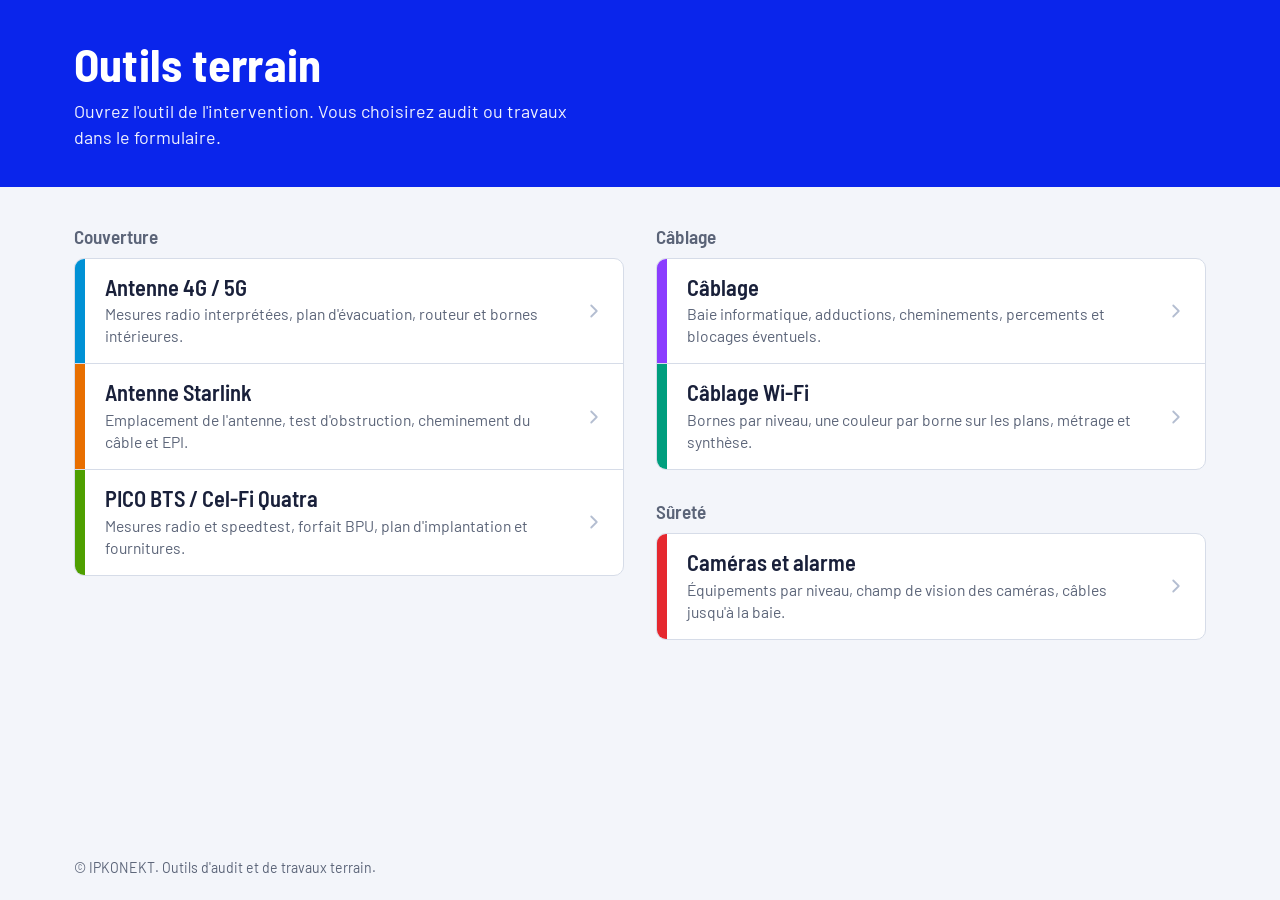
==== commit 475b1578: "Portail sans logos ni donneurs d'ordre, formulaires plus responsives - Portail : plus de logo ni d'i" ====
--- a/index.html
+++ b/index.html
@@ -2,48 +2,50 @@
 <html lang="fr">
 <head>
     <meta charset="UTF-8">
-    <meta name="viewport" content="width=device-width, initial-scale=1.0">
-    <meta name="description" content="Outils d'audit et de travaux terrain IPKONEKT pour Bouygues Telecom et Bretagne Telecom">
+    <meta name="viewport" content="width=device-width, initial-scale=1.0, viewport-fit=cover">
+    <meta name="description" content="Outils d'audit et de travaux terrain IPKONEKT">
     <meta name="theme-color" content="#0A25EB">
     <title>Outils terrain IPKONEKT</title>
-    <link rel="icon" href="logo-ipkonekt.png">
     <link rel="preload" href="fonts/barlow-semi-condensed-600.woff2" as="font" type="font/woff2" crossorigin>
     <link rel="preload" href="fonts/barlow-400.woff2" as="font" type="font/woff2" crossorigin>
     <link rel="stylesheet" href="theme.css">
     <style>
         * { box-sizing: border-box; }
         html { -webkit-text-size-adjust: 100%; text-size-adjust: 100%; }
-        body { margin: 0; min-height: 100vh; display: flex; flex-direction: column; }
+        body { margin: 0; min-height: 100vh; min-height: 100dvh; display: flex; flex-direction: column; }
 
         .portal-head { background: var(--ipk); color: #fff; }
-        .portal-head-in {
-            max-width: 880px; margin: 0 auto;
-            padding: 36px 24px 34px;
-            display: flex; align-items: center; gap: 20px;
+        .portal-head-in,
+        main,
+        footer {
+            width: 100%;
+            max-width: 1180px;
+            margin: 0 auto;
+            padding-left: max(24px, env(safe-area-inset-left));
+            padding-right: max(24px, env(safe-area-inset-right));
         }
-        .portal-logo {
-            flex: none; width: 72px; height: 72px; border-radius: 16px;
-            background: #fff; display: grid; place-items: center;
+        .portal-head-in { padding-top: 40px; padding-bottom: 36px; }
+        .portal-head h1 {
+            margin: 0; font: 700 clamp(2rem, 1.4rem + 2.4vw, 2.9rem)/1.05 var(--font-title); letter-spacing: 0.005em;
         }
-        .portal-logo img { width: 56px; height: auto; display: block; }
-        .portal-head h1 {
-            margin: 0; font: 700 2.4rem/1.05 var(--font-title); letter-spacing: 0.005em;
-        }
-        .portal-head p { margin: 8px 0 0; font-size: 1.05rem; line-height: 1.45; max-width: 60ch; opacity: 0.94; }
+        .portal-head p { margin: 10px 0 0; font-size: clamp(1rem, 0.95rem + 0.25vw, 1.12rem); line-height: 1.45; max-width: 52ch; opacity: 0.94; }
 
-        main { flex: 1; width: 100%; max-width: 880px; margin: 0 auto; padding: 8px 24px 40px; }
-        .tool-group h2 {
-            margin: 30px 0 10px; font: 600 1.2rem var(--font-title); color: var(--muted);
-        }
+        main { flex: 1; padding-top: 8px; padding-bottom: 40px; }
+        .tool-group h2 { margin: 30px 0 10px; font: 600 1.2rem var(--font-title); color: var(--muted); }
         .tool-list {
             list-style: none; margin: 0; padding: 0;
             background: #fff; border: 1px solid var(--line); border-radius: 10px; overflow: hidden;
         }
         .tool-list li + li { border-top: 1px solid var(--line); }
         .tool {
-            display: flex; align-items: center; gap: 18px;
-            padding: 16px 18px; min-height: 84px;
+            position: relative;
+            display: flex; align-items: center; gap: 16px;
+            padding: 16px 18px 16px 30px; min-height: 84px;
             color: var(--ink); text-decoration: none;
+        }
+        /* la couleur de l'outil, sur le bord de la ligne */
+        .tool::before {
+            content: ""; position: absolute; left: 0; top: 0; bottom: 0; width: 10px; background: var(--tile);
         }
         .tool[data-tool="4g"]       { --tile: #0091D5; --tile-ink: #006FA6; --tile-tint: #E6F4FB; }
         .tool[data-tool="starlink"] { --tile: #E86F00; --tile-ink: #B85300; --tile-tint: #FDF0E4; }
@@ -51,127 +53,122 @@
         .tool[data-tool="cablage"]  { --tile: #8B3DFF; --tile-ink: #6B21E0; --tile-tint: #F3ECFF; }
         .tool[data-tool="wifi"]     { --tile: #009E7E; --tile-ink: #007A62; --tile-tint: #E5F5F1; }
         .tool[data-tool="camera"]   { --tile: #E5282F; --tile-ink: #C81E25; --tile-tint: #FDECEC; }
-        .tool-tile {
-            flex: none; width: 56px; height: 56px; border-radius: 12px;
-            background: var(--tile); color: #fff; display: grid; place-items: center;
-        }
-        .tool-text { flex: 1; min-width: 0; display: flex; flex-direction: column; gap: 2px; }
+        .tool-text { flex: 1; min-width: 0; display: flex; flex-direction: column; gap: 3px; }
         .tool-name { font: 600 1.4rem/1.15 var(--font-title); }
         .tool-desc { color: var(--muted); font-size: 0.98rem; line-height: 1.4; }
         .tool-go { flex: none; color: var(--line-strong); }
         .tool:hover { background: var(--tile-tint); }
-        .tool:hover .tool-name { color: var(--tile-ink); }
-        .tool:hover .tool-go { color: var(--tile-ink); }
+        .tool:hover .tool-name, .tool:hover .tool-go { color: var(--tile-ink); }
         .tool:focus-visible { outline: 3px solid var(--tile-ink); outline-offset: -3px; }
 
-        footer {
-            max-width: 880px; width: 100%; margin: 0 auto;
-            padding: 8px 24px calc(24px + env(safe-area-inset-bottom, 0px));
-            color: var(--muted); font-size: 0.88rem;
+        footer { padding-top: 8px; padding-bottom: calc(24px + env(safe-area-inset-bottom, 0px)); color: var(--muted); font-size: 0.88rem; }
+
+        /* Grand écran : deux colonnes (Couverture à gauche, Câblage et Sûreté à droite) */
+        @media (min-width: 980px) {
+            main {
+                display: grid;
+                grid-template-columns: 1fr 1fr;
+                grid-template-areas: "couv cab" "couv sur";
+                grid-template-rows: auto 1fr;
+                align-items: start;
+                column-gap: 32px;
+            }
+            .g-couv { grid-area: couv; }
+            .g-cab { grid-area: cab; }
+            .g-sur { grid-area: sur; }
         }
-
+        /* Téléphone */
         @media (max-width: 560px) {
-            .portal-head-in { padding: 24px 16px 22px; gap: 14px; align-items: flex-start; }
-            .portal-logo { width: 56px; height: 56px; border-radius: 12px; }
-            .portal-logo img { width: 44px; }
-            .portal-head h1 { font-size: 1.9rem; }
-            .portal-head p { font-size: 0.98rem; }
-            main { padding: 0 16px 28px; }
-            .tool-group h2 { margin-top: 24px; }
-            .tool { gap: 14px; padding: 14px; }
-            .tool-tile { width: 48px; height: 48px; border-radius: 10px; }
-            .tool-tile svg { width: 26px; height: 26px; }
+            .portal-head-in, main, footer {
+                padding-left: max(14px, env(safe-area-inset-left));
+                padding-right: max(14px, env(safe-area-inset-right));
+            }
+            .portal-head-in { padding-top: 26px; padding-bottom: 22px; }
+            .tool-group h2 { margin-top: 22px; font-size: 1.1rem; }
+            .tool { gap: 10px; padding: 14px 12px 14px 22px; min-height: 76px; }
+            .tool::before { width: 8px; }
             .tool-name { font-size: 1.25rem; }
-            .tool-desc { font-size: 0.92rem; }
-            footer { padding-left: 16px; padding-right: 16px; }
+            .tool-desc { font-size: 0.93rem; }
+            .tool-go { width: 18px; height: 18px; }
         }
     </style>
 </head>
 <body>
     <header class="portal-head">
         <div class="portal-head-in">
-            <span class="portal-logo"><img src="logo-ipkonekt.png" alt="IPKONEKT" width="147" height="129"></span>
-            <div>
-                <h1>Outils terrain</h1>
-                <p>Audits et travaux pour Bouygues Telecom et Bretagne Telecom. Ouvrez l'outil de l'intervention : vous choisirez audit ou travaux dans le formulaire.</p>
-            </div>
+            <h1>Outils terrain</h1>
+            <p>Ouvrez l'outil de l'intervention. Vous choisirez audit ou travaux dans le formulaire.</p>
         </div>
     </header>
 
     <main>
-        <section class="tool-group" aria-labelledby="g-couv">
+        <section class="tool-group g-couv" aria-labelledby="g-couv">
             <h2 id="g-couv">Couverture</h2>
             <ul class="tool-list">
                 <li>
                     <a class="tool" href="4g-5g/" data-tool="4g">
-                        <span class="tool-tile"><svg class="" width="30" height="30" viewBox="0 0 24 24" fill="none" stroke="currentColor" stroke-width="1.75" stroke-linecap="round" stroke-linejoin="round" aria-hidden="true"><path d="M20 4v8" /> <path d="M16 4.5v7" /> <path d="M12 5v16" /> <path d="M8 5.5v5" /> <path d="M4 6v4" /> <path d="M20 8h-16" /></svg></span>
                         <span class="tool-text">
                             <span class="tool-name">Antenne 4G / 5G</span>
                             <span class="tool-desc">Mesures radio interprétées, plan d'évacuation, routeur et bornes intérieures.</span>
                         </span>
-                        <svg class="tool-go" width="22" height="22" viewBox="0 0 24 24" fill="none" stroke="currentColor" stroke-width="2" stroke-linecap="round" stroke-linejoin="round" aria-hidden="true"><path d="M9 6l6 6l-6 6" /></svg>
+                        <svg class="tool-go" width="22" height="22" viewBox="0 0 24 24" fill="none" stroke="currentColor" stroke-width="2" stroke-linecap="round" stroke-linejoin="round" aria-hidden="true"><path d="M9 6l6 6l-6 6"/></svg>
                     </a>
                 </li>
                 <li>
                     <a class="tool" href="starlink/" data-tool="starlink">
-                        <span class="tool-tile"><svg class="" width="30" height="30" viewBox="0 0 24 24" fill="none" stroke="currentColor" stroke-width="1.75" stroke-linecap="round" stroke-linejoin="round" aria-hidden="true"><path d="M3.707 6.293l2.586 -2.586a1 1 0 0 1 1.414 0l5.586 5.586a1 1 0 0 1 0 1.414l-2.586 2.586a1 1 0 0 1 -1.414 0l-5.586 -5.586a1 1 0 0 1 0 -1.414z" /> <path d="M6 10l-3 3l3 3l3 -3" /> <path d="M10 6l3 -3l3 3l-3 3" /> <path d="M12 12l1.5 1.5" /> <path d="M14.5 17a2.5 2.5 0 0 0 2.5 -2.5" /> <path d="M15 21a6 6 0 0 0 6 -6" /></svg></span>
                         <span class="tool-text">
                             <span class="tool-name">Antenne Starlink</span>
                             <span class="tool-desc">Emplacement de l'antenne, test d'obstruction, cheminement du câble et EPI.</span>
                         </span>
-                        <svg class="tool-go" width="22" height="22" viewBox="0 0 24 24" fill="none" stroke="currentColor" stroke-width="2" stroke-linecap="round" stroke-linejoin="round" aria-hidden="true"><path d="M9 6l6 6l-6 6" /></svg>
+                        <svg class="tool-go" width="22" height="22" viewBox="0 0 24 24" fill="none" stroke="currentColor" stroke-width="2" stroke-linecap="round" stroke-linejoin="round" aria-hidden="true"><path d="M9 6l6 6l-6 6"/></svg>
                     </a>
                 </li>
                 <li>
                     <a class="tool" href="pico-quatra/" data-tool="pico">
-                        <span class="tool-tile"><svg class="" width="30" height="30" viewBox="0 0 24 24" fill="none" stroke="currentColor" stroke-width="1.75" stroke-linecap="round" stroke-linejoin="round" aria-hidden="true"><path d="M12 12m-1 0a1 1 0 1 0 2 0a1 1 0 1 0 -2 0" /> <path d="M16.616 13.924a5 5 0 1 0 -9.23 0" /> <path d="M20.307 15.469a9 9 0 1 0 -16.615 0" /> <path d="M9 21l3 -9l3 9" /> <path d="M10 19h4" /></svg></span>
                         <span class="tool-text">
                             <span class="tool-name">PICO BTS / Cel-Fi Quatra</span>
                             <span class="tool-desc">Mesures radio et speedtest, forfait BPU, plan d'implantation et fournitures.</span>
                         </span>
-                        <svg class="tool-go" width="22" height="22" viewBox="0 0 24 24" fill="none" stroke="currentColor" stroke-width="2" stroke-linecap="round" stroke-linejoin="round" aria-hidden="true"><path d="M9 6l6 6l-6 6" /></svg>
+                        <svg class="tool-go" width="22" height="22" viewBox="0 0 24 24" fill="none" stroke="currentColor" stroke-width="2" stroke-linecap="round" stroke-linejoin="round" aria-hidden="true"><path d="M9 6l6 6l-6 6"/></svg>
                     </a>
                 </li>
             </ul>
         </section>
 
-        <section class="tool-group" aria-labelledby="g-cab">
+        <section class="tool-group g-cab" aria-labelledby="g-cab">
             <h2 id="g-cab">Câblage</h2>
             <ul class="tool-list">
                 <li>
                     <a class="tool" href="cablage/" data-tool="cablage">
-                        <span class="tool-tile"><svg class="" width="30" height="30" viewBox="0 0 24 24" fill="none" stroke="currentColor" stroke-width="1.75" stroke-linecap="round" stroke-linejoin="round" aria-hidden="true"><path d="M3 4m0 3a3 3 0 0 1 3 -3h12a3 3 0 0 1 3 3v2a3 3 0 0 1 -3 3h-12a3 3 0 0 1 -3 -3z" /> <path d="M3 12m0 3a3 3 0 0 1 3 -3h12a3 3 0 0 1 3 3v2a3 3 0 0 1 -3 3h-12a3 3 0 0 1 -3 -3z" /> <path d="M7 8l0 .01" /> <path d="M7 16l0 .01" /> <path d="M11 8h6" /> <path d="M11 16h6" /></svg></span>
                         <span class="tool-text">
                             <span class="tool-name">Câblage</span>
                             <span class="tool-desc">Baie informatique, adductions, cheminements, percements et blocages éventuels.</span>
                         </span>
-                        <svg class="tool-go" width="22" height="22" viewBox="0 0 24 24" fill="none" stroke="currentColor" stroke-width="2" stroke-linecap="round" stroke-linejoin="round" aria-hidden="true"><path d="M9 6l6 6l-6 6" /></svg>
+                        <svg class="tool-go" width="22" height="22" viewBox="0 0 24 24" fill="none" stroke="currentColor" stroke-width="2" stroke-linecap="round" stroke-linejoin="round" aria-hidden="true"><path d="M9 6l6 6l-6 6"/></svg>
                     </a>
                 </li>
                 <li>
                     <a class="tool" href="cablage-wifi/" data-tool="wifi">
-                        <span class="tool-tile"><svg class="" width="30" height="30" viewBox="0 0 24 24" fill="none" stroke="currentColor" stroke-width="1.75" stroke-linecap="round" stroke-linejoin="round" aria-hidden="true"><path d="M12 18l.01 0" /> <path d="M9.172 15.172a4 4 0 0 1 5.656 0" /> <path d="M6.343 12.343a8 8 0 0 1 11.314 0" /> <path d="M3.515 9.515c4.686 -4.687 12.284 -4.687 17 0" /></svg></span>
                         <span class="tool-text">
                             <span class="tool-name">Câblage Wi-Fi</span>
                             <span class="tool-desc">Bornes par niveau, une couleur par borne sur les plans, métrage et synthèse.</span>
                         </span>
-                        <svg class="tool-go" width="22" height="22" viewBox="0 0 24 24" fill="none" stroke="currentColor" stroke-width="2" stroke-linecap="round" stroke-linejoin="round" aria-hidden="true"><path d="M9 6l6 6l-6 6" /></svg>
+                        <svg class="tool-go" width="22" height="22" viewBox="0 0 24 24" fill="none" stroke="currentColor" stroke-width="2" stroke-linecap="round" stroke-linejoin="round" aria-hidden="true"><path d="M9 6l6 6l-6 6"/></svg>
                     </a>
                 </li>
             </ul>
         </section>
 
-        <section class="tool-group" aria-labelledby="g-sur">
+        <section class="tool-group g-sur" aria-labelledby="g-sur">
             <h2 id="g-sur">Sûreté</h2>
             <ul class="tool-list">
                 <li>
                     <a class="tool" href="camera-alarme/" data-tool="camera">
-                        <span class="tool-tile"><svg class="" width="30" height="30" viewBox="0 0 24 24" fill="none" stroke="currentColor" stroke-width="1.75" stroke-linecap="round" stroke-linejoin="round" aria-hidden="true"><path d="M3 3m0 1a1 1 0 0 1 1 -1h16a1 1 0 0 1 1 1v2a1 1 0 0 1 -1 1h-16a1 1 0 0 1 -1 -1z" /> <path d="M12 14m-4 0a4 4 0 1 0 8 0a4 4 0 1 0 -8 0" /> <path d="M19 7v7a7 7 0 0 1 -14 0v-7" /> <path d="M12 14l.01 0" /></svg></span>
                         <span class="tool-text">
                             <span class="tool-name">Caméras et alarme</span>
                             <span class="tool-desc">Équipements par niveau, champ de vision des caméras, câbles jusqu'à la baie.</span>
                         </span>
-                        <svg class="tool-go" width="22" height="22" viewBox="0 0 24 24" fill="none" stroke="currentColor" stroke-width="2" stroke-linecap="round" stroke-linejoin="round" aria-hidden="true"><path d="M9 6l6 6l-6 6" /></svg>
+                        <svg class="tool-go" width="22" height="22" viewBox="0 0 24 24" fill="none" stroke="currentColor" stroke-width="2" stroke-linecap="round" stroke-linejoin="round" aria-hidden="true"><path d="M9 6l6 6l-6 6"/></svg>
                     </a>
                 </li>
             </ul>
--- a/theme.css
+++ b/theme.css
@@ -379,9 +379,8 @@
     border-top: 1px solid var(--line);
     box-shadow: 0 -6px 18px rgba(25, 32, 58, 0.06);
 }
-html body div.actions > button:first-child { margin-right: auto; }
+html body div.actions > .more-toggle + button { margin-right: auto; }
 @media (max-width: 700px) {
-    html body div.actions > button:first-child { margin-right: 0; }
 }
 html body .status { border-radius: 6px; }
 
@@ -525,3 +524,239 @@
     .app-home { width: 44px; height: 44px; }
     .app-home img { width: 34px; }
 }
+
+/* =============================================================
+   RESPONSIVE
+   ============================================================= */
+
+/* ---------- Champs fichier aux couleurs du thème ---------- */
+html body input[type="file"] { max-width: 100%; font: 500 0.92rem var(--font); color: var(--muted); }
+html body input[type="file"]::file-selector-button {
+    font: 600 0.92rem var(--font);
+    color: var(--ink);
+    background: #fff;
+    border: 1.5px solid var(--line-strong);
+    border-radius: 6px;
+    padding: 9px 14px;
+    margin-right: 10px;
+    min-height: 40px;
+    cursor: pointer;
+}
+html body input[type="file"]::file-selector-button:hover { border-color: var(--ink); background: var(--paper); }
+
+/* ---------- Barre d'actions : « Plus » sur petits écrans ---------- */
+html body div.actions > .more-toggle { display: none; }
+@media (max-width: 1100px), (max-height: 500px) {
+    html body div.actions {
+        position: sticky;
+        bottom: 0;
+        flex-direction: row;
+        box-shadow: 0 -6px 18px rgba(25, 32, 58, 0.08);
+        gap: 8px;
+        padding: 8px max(10px, env(safe-area-inset-right)) calc(8px + env(safe-area-inset-bottom, 0px)) max(10px, env(safe-area-inset-left));
+        justify-content: stretch;
+        flex-wrap: wrap;
+    }
+    html body div.actions > button {
+        width: auto;
+        margin: 0 !important;
+        min-height: 48px;
+        padding: 8px 10px;
+        font-size: 0.98rem;
+        line-height: 1.15;
+        display: inline-flex;
+        align-items: center;
+        justify-content: center;
+        text-align: center;
+    }
+    html body div.actions > .more-toggle {
+        display: inline-flex;
+        order: 2;
+        flex: 0 0 auto;
+        gap: 6px;
+        background: #fff;
+        color: var(--ink);
+        border: 1.5px solid var(--line-strong);
+        padding: 8px 12px;
+    }
+    html body div.actions > .more-toggle::before {
+        content: "";
+        width: 20px; height: 20px;
+        background: currentColor;
+        -webkit-mask: url("data:image/svg+xml,%3Csvg xmlns=%22http://www.w3.org/2000/svg%22 viewBox=%220 0 24 24%22 fill=%22none%22 stroke=%22%23000%22 stroke-width=%222%22 stroke-linecap=%22round%22 stroke-linejoin=%22round%22%3E%3Cpath d=%22M5 12m-1 0a1 1 0 1 0 2 0a1 1 0 1 0 -2 0%22 /%3E %3Cpath d=%22M12 12m-1 0a1 1 0 1 0 2 0a1 1 0 1 0 -2 0%22 /%3E %3Cpath d=%22M19 12m-1 0a1 1 0 1 0 2 0a1 1 0 1 0 -2 0%22 /%3E%3C/svg%3E") center / contain no-repeat;
+        mask: url("data:image/svg+xml,%3Csvg xmlns=%22http://www.w3.org/2000/svg%22 viewBox=%220 0 24 24%22 fill=%22none%22 stroke=%22%23000%22 stroke-width=%222%22 stroke-linecap=%22round%22 stroke-linejoin=%22round%22%3E%3Cpath d=%22M5 12m-1 0a1 1 0 1 0 2 0a1 1 0 1 0 -2 0%22 /%3E %3Cpath d=%22M12 12m-1 0a1 1 0 1 0 2 0a1 1 0 1 0 -2 0%22 /%3E %3Cpath d=%22M19 12m-1 0a1 1 0 1 0 2 0a1 1 0 1 0 -2 0%22 /%3E%3C/svg%3E") center / contain no-repeat;
+    }
+    html body div.actions.show-more > .more-toggle { background: var(--paper); border-color: var(--ink); }
+    html body div.actions > .btn-secondary,
+    html body div.actions > #btnGeneratePDF {
+        display: none;
+        order: 1;
+        flex: 1 1 calc(50% - 4px);
+    }
+    html body div.actions.show-more > .btn-secondary,
+    html body div.actions.show-more > #btnGeneratePDF { display: inline-flex; }
+    html body div.actions > .btn-primary:not(#btnGeneratePDF),
+    html body div.actions > #sendToServerBtn {
+        order: 3;
+        flex: 1 1 0;
+        min-width: 0;
+    }
+}
+
+/* ---------- Téléphone : en-tête, Audit / Travaux, sections ---------- */
+@media (max-width: 600px) {
+    html body .mode-selector { flex-wrap: nowrap; gap: 10px; padding: 10px 12px; }
+    html body .mode-selector .mode-label { font-size: 0.9rem; line-height: 1.15; flex: 0 0 auto; max-width: 6.5em; }
+    html body .mode-selector .mode-buttons { flex: 1; width: auto; }
+    html body .mode-selector .mode-btn { min-height: 44px; font-size: 1rem; }
+    html body .container { padding-left: max(10px, env(safe-area-inset-left)); padding-right: max(10px, env(safe-area-inset-right)); margin-top: 12px; }
+    html body .section { padding: 16px 14px; margin-bottom: 12px; border-radius: 8px; }
+    html body .section h2 { font-size: 1.28rem; margin-bottom: 12px; }
+    html body .field-row { gap: 6px; margin-bottom: 14px; }
+    html body .photo-upload-label { flex-direction: column; align-items: stretch; }
+    html body .photo-upload input[type="file"],
+    html body .cheminement-item input[type="file"],
+    html body .mp-photo-block input[type="file"] { width: 100%; }
+}
+@media (max-width: 480px) {
+    html body .app-title p { display: none; }
+    html body .app-title h1 { font-size: 1.35rem; }
+    .app-header-in { align-items: center; padding-top: 10px; padding-bottom: 10px; }
+}
+
+/* ---------- 4G/5G : cases du compte rendu (sur mobile, la colonne gardait 220 px de haut) ---------- */
+@media (max-width: 900px) {
+    html body .cr-item-main { flex: 0 0 auto; }
+}
+
+/* ---------- PICO : mesures en cartes sur téléphone et tablette ---------- */
+@media (max-width: 900px) {
+    html[data-tool="pico"] .measures-table,
+    html[data-tool="pico"] .measures-table tbody { display: block; min-width: 0; width: 100%; }
+    html[data-tool="pico"] .measures-table thead { display: none; }
+    html[data-tool="pico"] .measures-table tr[data-measure-tech] {
+        display: grid;
+        grid-template-columns: repeat(3, minmax(0, 1fr));
+        gap: 8px;
+        padding: 10px 12px;
+        background: #fff;
+        border-left: 1px solid var(--line);
+        border-right: 1px solid var(--line);
+    }
+    html[data-tool="pico"] .measures-table tr[data-measure-tech="4g"] {
+        margin-top: 16px;
+        border-top: 3px solid var(--accent);
+        border-radius: 8px 8px 0 0;
+    }
+    html[data-tool="pico"] .measures-table td { display: block; padding: 0; border: 0; min-width: 0; }
+    /* zone (2 colonnes) + bouton supprimer */
+    html[data-tool="pico"] .measures-table tr[data-measure-tech="4g"] > td:nth-child(1) { grid-column: 1 / 3; }
+    html[data-tool="pico"] .measures-table tr[data-measure-tech="4g"] > td:nth-child(10) { grid-column: 3; grid-row: 1; justify-self: end; }
+    /* « 4G » / « 5G » : intitulé sur toute la largeur */
+    html[data-tool="pico"] .measures-table tr[data-measure-tech="4g"] > td:nth-child(2),
+    html[data-tool="pico"] .measures-table tr[data-measure-tech="5g"] > td:nth-child(1) {
+        grid-column: 1 / -1;
+        text-align: left !important;
+        font-family: var(--font-title);
+        font-size: 1.1rem;
+        padding-top: 4px;
+        border-top: 1px solid var(--line);
+    }
+    html[data-tool="pico"] .measures-table tr[data-measure-tech="5g"] > td:nth-child(1) { border-top: 0; }
+    /* analyse : toute la largeur */
+    html[data-tool="pico"] .measures-table tr[data-measure-tech="4g"] > td:nth-child(9),
+    html[data-tool="pico"] .measures-table tr[data-measure-tech="5g"] > td:nth-child(8) { grid-column: 1 / -1; }
+    /* intitulé de chaque mesure */
+    html[data-tool="pico"] .measures-table tr[data-measure-tech] > td::before {
+        display: block;
+        font-size: 0.8rem;
+        font-weight: 600;
+        color: var(--muted);
+        margin-bottom: 3px;
+    }
+    html[data-tool="pico"] .measures-table tr[data-measure-tech="4g"] > td:nth-child(3)::before,
+    html[data-tool="pico"] .measures-table tr[data-measure-tech="5g"] > td:nth-child(2)::before { content: "RSRP (dBm)"; }
+    html[data-tool="pico"] .measures-table tr[data-measure-tech="4g"] > td:nth-child(4)::before,
+    html[data-tool="pico"] .measures-table tr[data-measure-tech="5g"] > td:nth-child(3)::before { content: "SNR (dB)"; }
+    html[data-tool="pico"] .measures-table tr[data-measure-tech="4g"] > td:nth-child(5)::before,
+    html[data-tool="pico"] .measures-table tr[data-measure-tech="5g"] > td:nth-child(4)::before { content: "RSRQ"; }
+    html[data-tool="pico"] .measures-table tr[data-measure-tech="4g"] > td:nth-child(6)::before,
+    html[data-tool="pico"] .measures-table tr[data-measure-tech="5g"] > td:nth-child(5)::before { content: "Band"; }
+    html[data-tool="pico"] .measures-table tr[data-measure-tech="4g"] > td:nth-child(7)::before,
+    html[data-tool="pico"] .measures-table tr[data-measure-tech="5g"] > td:nth-child(6)::before { content: "Débit ↓ (Mb)"; }
+    html[data-tool="pico"] .measures-table tr[data-measure-tech="4g"] > td:nth-child(8)::before,
+    html[data-tool="pico"] .measures-table tr[data-measure-tech="5g"] > td:nth-child(7)::before { content: "Débit ↑ (Mb)"; }
+    html[data-tool="pico"] .measures-table tr[data-measure-tech="4g"] > td:nth-child(1)::before { content: "Zone / pièce"; }
+    html[data-tool="pico"] .measures-table input { min-height: 44px; font-size: 16px; }
+    html[data-tool="pico"] .measures-table .row-del { min-height: 44px; min-width: 44px; margin-top: 18px; }
+    /* photos du point */
+    html[data-tool="pico"] .measures-table tr.measure-photos-row {
+        display: block;
+        background: #fff;
+        border: 1px solid var(--line);
+        border-top: 0;
+        border-radius: 0 0 8px 8px;
+        padding: 4px 12px 12px;
+    }
+    html[data-tool="pico"] .measures-table tr.measure-photos-row > td { display: block; }
+    html[data-tool="pico"] .measure-photos-grid { grid-template-columns: 1fr !important; }
+}
+
+/* ---------- Tableaux larges : défilement horizontal propre ---------- */
+html body .quality-matrix-wrapper { -webkit-overflow-scrolling: touch; }
+
+/* ---------- Barre compacte sur tablette : boutons à droite ---------- */
+@media (min-width: 601px) and (max-width: 1100px), (min-width: 601px) and (max-height: 500px) {
+    html body div.actions { justify-content: flex-end; }
+    html body div.actions > .more-toggle { margin-right: auto !important; }
+    html body div.actions > .btn-primary:not(#btnGeneratePDF),
+    html body div.actions > #sendToServerBtn { flex: 0 1 270px; }
+    html body div.actions > .btn-secondary,
+    html body div.actions > #btnGeneratePDF { flex: 0 1 200px; }
+    html body div.actions.show-more { justify-content: flex-end; }
+}
+
+/* ---------- Petit téléphone : en-tête sur une ligne ---------- */
+@media (max-width: 480px) {
+    .app-tools { width: auto; margin-left: auto; flex-wrap: nowrap; }
+    html body header.app-header #loggedUserBadge { display: none !important; }
+    html body .app-back,
+    html body header.app-header #logoutBtn {
+        font-size: 0;
+        gap: 0;
+        width: 42px;
+        min-width: 42px;
+        height: 42px;
+        min-height: 42px;
+        padding: 0;
+        justify-content: center;
+    }
+    html body .app-back::before { width: 20px; height: 20px; }
+    html body header.app-header #logoutBtn::before {
+        content: "";
+        width: 20px; height: 20px;
+        background: currentColor;
+        -webkit-mask: url("data:image/svg+xml,%3Csvg xmlns=%22http://www.w3.org/2000/svg%22 viewBox=%220 0 24 24%22 fill=%22none%22 stroke=%22%23000%22 stroke-width=%222%22 stroke-linecap=%22round%22 stroke-linejoin=%22round%22%3E%3Cpath d=%22M14 8v-2a2 2 0 0 0 -2 -2h-7a2 2 0 0 0 -2 2v12a2 2 0 0 0 2 2h7a2 2 0 0 0 2 -2v-2%22 /%3E %3Cpath d=%22M9 12h12l-3 -3%22 /%3E %3Cpath d=%22M18 15l3 -3%22 /%3E%3C/svg%3E") center / contain no-repeat;
+        mask: url("data:image/svg+xml,%3Csvg xmlns=%22http://www.w3.org/2000/svg%22 viewBox=%220 0 24 24%22 fill=%22none%22 stroke=%22%23000%22 stroke-width=%222%22 stroke-linecap=%22round%22 stroke-linejoin=%22round%22%3E%3Cpath d=%22M14 8v-2a2 2 0 0 0 -2 -2h-7a2 2 0 0 0 -2 2v12a2 2 0 0 0 2 2h7a2 2 0 0 0 2 -2v-2%22 /%3E %3Cpath d=%22M9 12h12l-3 -3%22 /%3E %3Cpath d=%22M18 15l3 -3%22 /%3E%3C/svg%3E") center / contain no-repeat;
+    }
+    .app-title { flex: 1 1 0; }
+}
+
+/* ---------- Champs tactiles : 16px évite le zoom auto d'iOS au focus ---------- */
+@media (max-width: 900px) {
+    html body input:not([type=checkbox]):not([type=radio]):not([type=file]):not([type=range]):not([type=color]),
+    html body select,
+    html body textarea { font-size: 16px !important; }
+    html[data-tool="starlink"] body input:not([type=checkbox]):not([type=radio]):not([type=file]):not([type=range]):not([type=color]),
+    html[data-tool="starlink"] body select { min-height: 44px; }
+    html[data-tool="starlink"] body .editor-modal input,
+    html[data-tool="starlink"] body .editor-modal select { min-height: 0; }
+}
+
+/* ---------- Pied de l'éditeur sur téléphone : astuce au-dessus, deux boutons égaux ---------- */
+@media (max-width: 600px) {
+    html body .editor-footer { flex-direction: column; align-items: stretch; gap: 8px; }
+    html body .editor-footer .hint { text-align: center; }
+    html body .editor-footer > div { display: flex; gap: 10px; width: 100%; }
+    html body .editor-footer > div button { flex: 1 1 0; min-height: 44px; margin: 0; }
+}
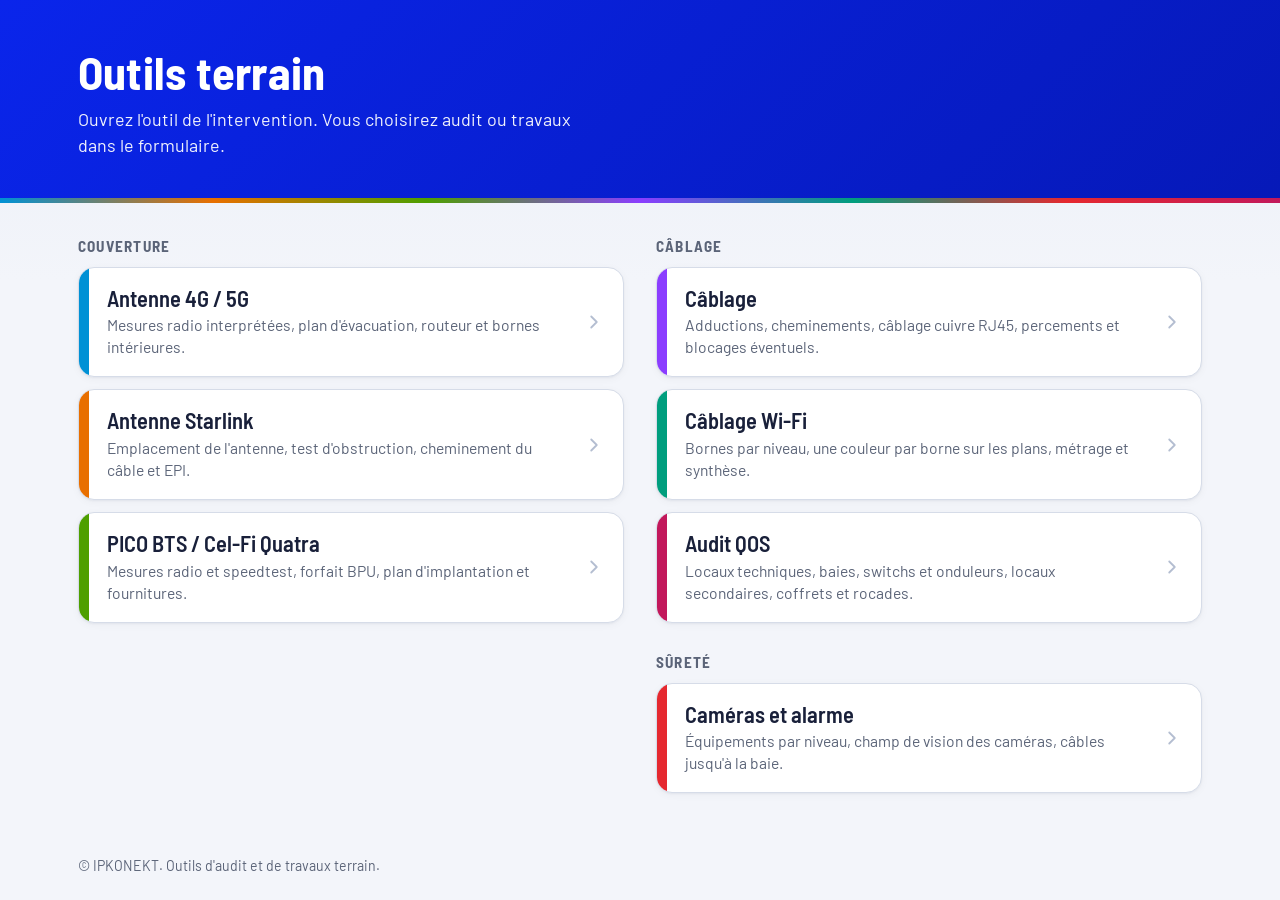
==== commit 828bb407: "Synthèse audit, câblage cuivre RJ45, formulaire Audit QOS, CSS modernisé - Starlink : en mode audit," ====
--- a/index.html
+++ b/index.html
@@ -14,36 +14,36 @@
         html { -webkit-text-size-adjust: 100%; text-size-adjust: 100%; }
         body { margin: 0; min-height: 100vh; min-height: 100dvh; display: flex; flex-direction: column; }
 
-        .portal-head { background: var(--ipk); color: #fff; }
+        .portal-head { background: linear-gradient(135deg, var(--ipk) 0%, var(--ipk-deep) 100%); color: #fff; position: relative; }
+        .portal-head::after { content: ""; position: absolute; left: 0; right: 0; bottom: 0; height: 5px; background: linear-gradient(90deg, #0091D5, #E86F00, #4E9F00, #8B3DFF, #009E7E, #E5282F, #C2185B); }
         .portal-head-in,
         main,
         footer {
             width: 100%;
             max-width: 1180px;
             margin: 0 auto;
-            padding-left: max(24px, env(safe-area-inset-left));
-            padding-right: max(24px, env(safe-area-inset-right));
+            padding-left: max(var(--gutter, 24px), env(safe-area-inset-left));
+            padding-right: max(var(--gutter, 24px), env(safe-area-inset-right));
         }
-        .portal-head-in { padding-top: 40px; padding-bottom: 36px; }
+        .portal-head-in { padding-top: clamp(28px, 5vw, 48px); padding-bottom: clamp(28px, 4.6vw, 44px); }
         .portal-head h1 {
             margin: 0; font: 700 clamp(2rem, 1.4rem + 2.4vw, 2.9rem)/1.05 var(--font-title); letter-spacing: 0.005em;
         }
         .portal-head p { margin: 10px 0 0; font-size: clamp(1rem, 0.95rem + 0.25vw, 1.12rem); line-height: 1.45; max-width: 52ch; opacity: 0.94; }
 
-        main { flex: 1; padding-top: 8px; padding-bottom: 40px; }
-        .tool-group h2 { margin: 30px 0 10px; font: 600 1.2rem var(--font-title); color: var(--muted); }
-        .tool-list {
-            list-style: none; margin: 0; padding: 0;
-            background: #fff; border: 1px solid var(--line); border-radius: 10px; overflow: hidden;
-        }
-        .tool-list li + li { border-top: 1px solid var(--line); }
+        main { flex: 1; padding-top: 4px; padding-bottom: 48px; display: grid; gap: 0 28px; grid-template-columns: 1fr; align-content: start; }
+        .tool-group h2 { margin: 30px 0 12px; font: 700 0.95rem var(--font-title); letter-spacing: 0.08em; text-transform: uppercase; color: var(--muted); }
+        .tool-list { list-style: none; margin: 0; padding: 0; display: grid; gap: 12px; }
         .tool {
             position: relative;
             display: flex; align-items: center; gap: 16px;
-            padding: 16px 18px 16px 30px; min-height: 84px;
+            padding: 18px 18px 18px 28px; min-height: 88px;
             color: var(--ink); text-decoration: none;
+            background: #fff; border: 1px solid var(--line); border-radius: 16px; overflow: hidden;
+            box-shadow: 0 1px 2px rgba(25,32,58,.05), 0 2px 8px rgba(25,32,58,.04);
+            transition: transform .16s ease, box-shadow .16s ease, border-color .16s ease, background .16s ease;
         }
-        /* la couleur de l'outil, sur le bord de la ligne */
+        /* la couleur de l'outil, sur le bord de la carte */
         .tool::before {
             content: ""; position: absolute; left: 0; top: 0; bottom: 0; width: 10px; background: var(--tile);
         }
@@ -53,13 +53,16 @@
         .tool[data-tool="cablage"]  { --tile: #8B3DFF; --tile-ink: #6B21E0; --tile-tint: #F3ECFF; }
         .tool[data-tool="wifi"]     { --tile: #009E7E; --tile-ink: #007A62; --tile-tint: #E5F5F1; }
         .tool[data-tool="camera"]   { --tile: #E5282F; --tile-ink: #C81E25; --tile-tint: #FDECEC; }
+        .tool[data-tool="qos"]      { --tile: #C2185B; --tile-ink: #9C1049; --tile-tint: #FCE8F0; }
         .tool-text { flex: 1; min-width: 0; display: flex; flex-direction: column; gap: 3px; }
         .tool-name { font: 600 1.4rem/1.15 var(--font-title); }
         .tool-desc { color: var(--muted); font-size: 0.98rem; line-height: 1.4; }
-        .tool-go { flex: none; color: var(--line-strong); }
-        .tool:hover { background: var(--tile-tint); }
+        .tool-go { flex: none; color: var(--line-strong); transition: transform .16s ease, color .16s ease; }
+        .tool:hover { background: var(--tile-tint); border-color: var(--tile); transform: translateY(-2px); box-shadow: 0 4px 6px rgba(25,32,58,.06), 0 14px 30px rgba(25,32,58,.10); }
         .tool:hover .tool-name, .tool:hover .tool-go { color: var(--tile-ink); }
-        .tool:focus-visible { outline: 3px solid var(--tile-ink); outline-offset: -3px; }
+        .tool:hover .tool-go { transform: translateX(3px); }
+        .tool:focus-visible { outline: 3px solid var(--tile-ink); outline-offset: 2px; }
+        @media (prefers-reduced-motion: reduce) { .tool, .tool-go { transition: none; } .tool:hover { transform: none; } }
 
         footer { padding-top: 8px; padding-bottom: calc(24px + env(safe-area-inset-bottom, 0px)); color: var(--muted); font-size: 0.88rem; }
 
@@ -142,7 +145,7 @@
                     <a class="tool" href="cablage/" data-tool="cablage">
                         <span class="tool-text">
                             <span class="tool-name">Câblage</span>
-                            <span class="tool-desc">Baie informatique, adductions, cheminements, percements et blocages éventuels.</span>
+                            <span class="tool-desc">Adductions, cheminements, câblage cuivre RJ45, percements et blocages éventuels.</span>
                         </span>
                         <svg class="tool-go" width="22" height="22" viewBox="0 0 24 24" fill="none" stroke="currentColor" stroke-width="2" stroke-linecap="round" stroke-linejoin="round" aria-hidden="true"><path d="M9 6l6 6l-6 6"/></svg>
                     </a>
@@ -152,6 +155,15 @@
                         <span class="tool-text">
                             <span class="tool-name">Câblage Wi-Fi</span>
                             <span class="tool-desc">Bornes par niveau, une couleur par borne sur les plans, métrage et synthèse.</span>
+                        </span>
+                        <svg class="tool-go" width="22" height="22" viewBox="0 0 24 24" fill="none" stroke="currentColor" stroke-width="2" stroke-linecap="round" stroke-linejoin="round" aria-hidden="true"><path d="M9 6l6 6l-6 6"/></svg>
+                    </a>
+                </li>
+                <li>
+                    <a class="tool" href="qos/" data-tool="qos">
+                        <span class="tool-text">
+                            <span class="tool-name">Audit QOS</span>
+                            <span class="tool-desc">Locaux techniques, baies, switchs et onduleurs, locaux secondaires, coffrets et rocades.</span>
                         </span>
                         <svg class="tool-go" width="22" height="22" viewBox="0 0 24 24" fill="none" stroke="currentColor" stroke-width="2" stroke-linecap="round" stroke-linejoin="round" aria-hidden="true"><path d="M9 6l6 6l-6 6"/></svg>
                     </a>
--- a/theme.css
+++ b/theme.css
@@ -2,7 +2,7 @@
    THÈME COMMUN — Outils terrain IPKONEKT
    Chargé APRÈS les styles propres à chaque page.
    • Bleu IPKONEKT en aplat (#0A25EB, couleur du logo).
-   • Une couleur vive par outil : <html data-tool="4g|starlink|pico|cablage|wifi|camera">.
+   • Une couleur vive par outil : <html data-tool="4g|starlink|pico|cablage|wifi|camera|qos">.
    • Pas de dégradés, des bordures plutôt que des ombres.
    • Police Barlow (auto-hébergée dans /fonts, licence OFL).
    ============================================================= */
@@ -37,6 +37,7 @@
 html[data-tool="cablage"]  { --accent: #8B3DFF; --accent-ink: #6B21E0; --accent-tint: #F3ECFF; }
 html[data-tool="wifi"]     { --accent: #009E7E; --accent-ink: #007A62; --accent-tint: #E5F5F1; }
 html[data-tool="camera"]   { --accent: #E5282F; --accent-ink: #C81E25; --accent-tint: #FDECEC; }
+html[data-tool="qos"]      { --accent: #C2185B; --accent-ink: #9C1049; --accent-tint: #FCE8F0; }
 
 /* ---------- Base ---------- */
 html body {
@@ -760,3 +761,157 @@
     html body .editor-footer > div { display: flex; gap: 10px; width: 100%; }
     html body .editor-footer > div button { flex: 1 1 0; min-height: 44px; margin: 0; }
 }
+
+/* =============================================================
+   V2 — Interface plus moderne et responsive (nov. 2026)
+   Rayons plus doux, ombres légères, champs plus confortables
+   au doigt, en-tête dégradé, barre d'actions flottante,
+   mise en page fluide du téléphone à l'écran large.
+   Ajouté en fin de fichier : surcharge les règles précédentes.
+   ============================================================= */
+:root {
+    --r-sm: 10px;
+    --r-md: 14px;
+    --r-lg: 18px;
+    --sh-1: 0 1px 2px rgba(25, 32, 58, 0.05), 0 2px 8px rgba(25, 32, 58, 0.04);
+    --sh-2: 0 2px 4px rgba(25, 32, 58, 0.06), 0 12px 32px rgba(25, 32, 58, 0.08);
+    --ring: 0 0 0 4px color-mix(in srgb, var(--accent) 22%, transparent);
+    --gutter: clamp(12px, 3.2vw, 28px);
+}
+html { scroll-behavior: smooth; -webkit-text-size-adjust: 100%; text-size-adjust: 100%; }
+html body { line-height: 1.5; background: linear-gradient(180deg, #E9EDF7 0, var(--paper) 280px) no-repeat, var(--paper); }
+html body img, html body svg { max-width: 100%; }
+
+/* ---------- En-tête ---------- */
+html body header.app-header {
+    background: linear-gradient(135deg, var(--ipk) 0%, var(--ipk-deep) 100%);
+    border-bottom: 0;
+    position: relative;
+}
+html body header.app-header::after {
+    content: ""; position: absolute; left: 0; right: 0; bottom: 0; height: 5px; background: var(--accent);
+}
+.app-header-in { padding: clamp(14px, 2.4vw, 22px) var(--gutter) clamp(18px, 2.8vw, 26px); max-width: 1180px; }
+.app-home { border-radius: var(--r-md); box-shadow: 0 4px 14px rgba(0, 0, 0, 0.18); transition: transform .18s ease; }
+.app-home:hover { transform: translateY(-1px) scale(1.03); }
+html body .app-title h1 { font-size: clamp(1.5rem, 1.15rem + 1.4vw, 2.1rem); }
+html body .app-back, html body header.app-header #logoutBtn {
+    border-radius: 999px; background: rgba(255, 255, 255, 0.1); backdrop-filter: blur(4px);
+    transition: background .18s, border-color .18s;
+}
+
+/* ---------- Page et sections ---------- */
+html body .container { max-width: 1180px; padding-left: var(--gutter); padding-right: var(--gutter); }
+html body .section {
+    border-radius: var(--r-lg);
+    border-color: color-mix(in srgb, var(--line) 80%, transparent);
+    box-shadow: var(--sh-1);
+    padding: clamp(16px, 2.6vw, 28px);
+    margin-bottom: clamp(14px, 2.4vw, 24px);
+}
+html body .section h2 {
+    position: relative; border-bottom: 0; padding: 2px 0 2px 16px; margin-bottom: 18px;
+    font-size: clamp(1.25rem, 1.1rem + 0.7vw, 1.6rem);
+}
+html body .section h2::before {
+    content: ""; position: absolute; left: 0; top: 4px; bottom: 4px; width: 6px; border-radius: 6px; background: var(--accent);
+}
+html body .section h3 { margin-top: 22px; }
+
+/* ---------- Lignes de champs : fluides ---------- */
+html body .field-row {
+    grid-template-columns: minmax(150px, 240px) minmax(0, 1fr);
+    gap: 8px 16px;
+}
+html body .field-row.full { grid-template-columns: minmax(0, 1fr); }
+@media (max-width: 760px) {
+    html body .field-row { grid-template-columns: minmax(0, 1fr) !important; gap: 6px; margin-bottom: 14px; }
+}
+
+/* ---------- Champs ---------- */
+html body input[type="text"], html body input[type="date"], html body input[type="time"],
+html body input[type="number"], html body input[type="email"], html body input[type="tel"],
+html body input[type="password"], html body textarea, html body select {
+    border-radius: var(--r-sm);
+    min-height: 46px;
+    padding: 10px 14px;
+    border-color: var(--line-strong);
+    transition: border-color .15s ease, box-shadow .15s ease, background-color .15s ease;
+}
+html body textarea { min-height: 96px; line-height: 1.45; }
+html body input:hover:not(:focus), html body textarea:hover:not(:focus), html body select:hover:not(:focus) { border-color: var(--ink); }
+html body input:focus, html body textarea:focus, html body select:focus { border-color: var(--accent); box-shadow: var(--ring); outline: none; }
+html body input[type="checkbox"], html body input[type="radio"] { width: 20px; height: 20px; }
+html body .checkbox-group label { border-radius: var(--r-sm); min-height: 44px; transition: background .15s, border-color .15s; }
+
+/* ---------- Encadrés, photos ---------- */
+html body .info-box { border-radius: var(--r-md); }
+html body .photo-upload, html body .cheminement-item, html body .mp-photo-block {
+    border-radius: var(--r-md); transition: border-color .15s, box-shadow .15s;
+}
+html body .cheminement-item:hover, html body .mp-photo-block:hover { box-shadow: var(--sh-1); }
+html body .photo-preview { border-radius: var(--r-sm); }
+html body .gallery-grid { gap: clamp(10px, 1.6vw, 18px); }
+
+/* ---------- Boutons ---------- */
+html body button { border-radius: var(--r-sm); transition: background .15s, border-color .15s, box-shadow .15s, transform .15s; }
+html body .btn-primary, html body .btn-secondary, html body .btn-success, html body #sendToServerBtn {
+    min-height: 46px; padding-inline: 20px; font-weight: 600;
+}
+html body .btn-primary { box-shadow: 0 2px 8px color-mix(in srgb, var(--ipk) 35%, transparent); }
+html body .btn-success, html body #sendToServerBtn { box-shadow: 0 2px 8px color-mix(in srgb, var(--ok) 32%, transparent); }
+html body .btn-primary:hover, html body .btn-success:hover, html body #sendToServerBtn:hover { transform: translateY(-1px); }
+html body .btn-primary:active, html body .btn-success:active, html body .btn-secondary:active { transform: translateY(0); }
+html body .btn-secondary:hover { border-color: var(--accent); color: var(--accent-ink); background: var(--accent-tint); }
+html body .annotate-btn, html body .clear-btn, html body .clear-photo { border-radius: var(--r-sm); }
+html body .btn-delete { border-radius: var(--r-sm); }
+
+/* ---------- Barre d'actions flottante ---------- */
+html body div.actions {
+    background: rgba(255, 255, 255, 0.92);
+    -webkit-backdrop-filter: saturate(1.4) blur(12px);
+    backdrop-filter: saturate(1.4) blur(12px);
+    border-top: 1px solid var(--line);
+    box-shadow: 0 -8px 28px rgba(25, 32, 58, 0.08);
+}
+@media (min-width: 1101px) and (min-height: 501px) {
+    html body div.actions {
+        left: 50%; right: auto; transform: translateX(-50%);
+        width: min(1180px, calc(100% - 2 * var(--gutter)));
+        bottom: 12px; border: 1px solid var(--line); border-radius: var(--r-lg); box-shadow: var(--sh-2);
+    }
+}
+html body .status { border-radius: var(--r-md); }
+
+/* ---------- Connexion, éditeur ---------- */
+html body #loginOverlay { background: linear-gradient(135deg, var(--ipk) 0%, var(--ipk-deep) 100%); }
+html body #loginOverlay .login-card { border-radius: 20px; box-shadow: var(--sh-2); }
+html body #loginOverlay select, html body #loginOverlay input, html body #loginOverlay #loginBtn { border-radius: var(--r-sm); min-height: 46px; }
+html body .editor-modal { border-radius: var(--r-lg); overflow: hidden; }
+html body .tool-btn { border-radius: var(--r-sm); }
+
+/* ---------- Administration ---------- */
+html body .stat-card, html body .filters-card, html body .table-card { border-radius: var(--r-md); box-shadow: var(--sh-1); }
+html body .admin-login-card { border-radius: 20px; box-shadow: var(--sh-2); }
+html body .admin-header { background: linear-gradient(135deg, var(--ipk) 0%, var(--ipk-deep) 100%); }
+
+/* ---------- Tableaux larges : défilement horizontal ---------- */
+html body .table-card, html body .quality-matrix-wrapper { overflow-x: auto; -webkit-overflow-scrolling: touch; }
+
+/* ---------- Téléphone ---------- */
+@media (max-width: 600px) {
+    html body .section { border-radius: var(--r-md); }
+    html body .container { padding-left: 10px; padding-right: 10px; }
+    html body .btn-primary, html body .btn-secondary, html body .btn-success { padding-inline: 14px; }
+}
+
+/* ---------- Grands écrans ---------- */
+@media (min-width: 1500px) {
+    html body .container, .app-header-in { max-width: 1280px; }
+}
+
+/* ---------- Accessibilité : moins d'animations si demandé ---------- */
+@media (prefers-reduced-motion: reduce) {
+    html { scroll-behavior: auto; }
+    *, *::before, *::after { transition-duration: 0.01ms !important; animation-duration: 0.01ms !important; }
+}
